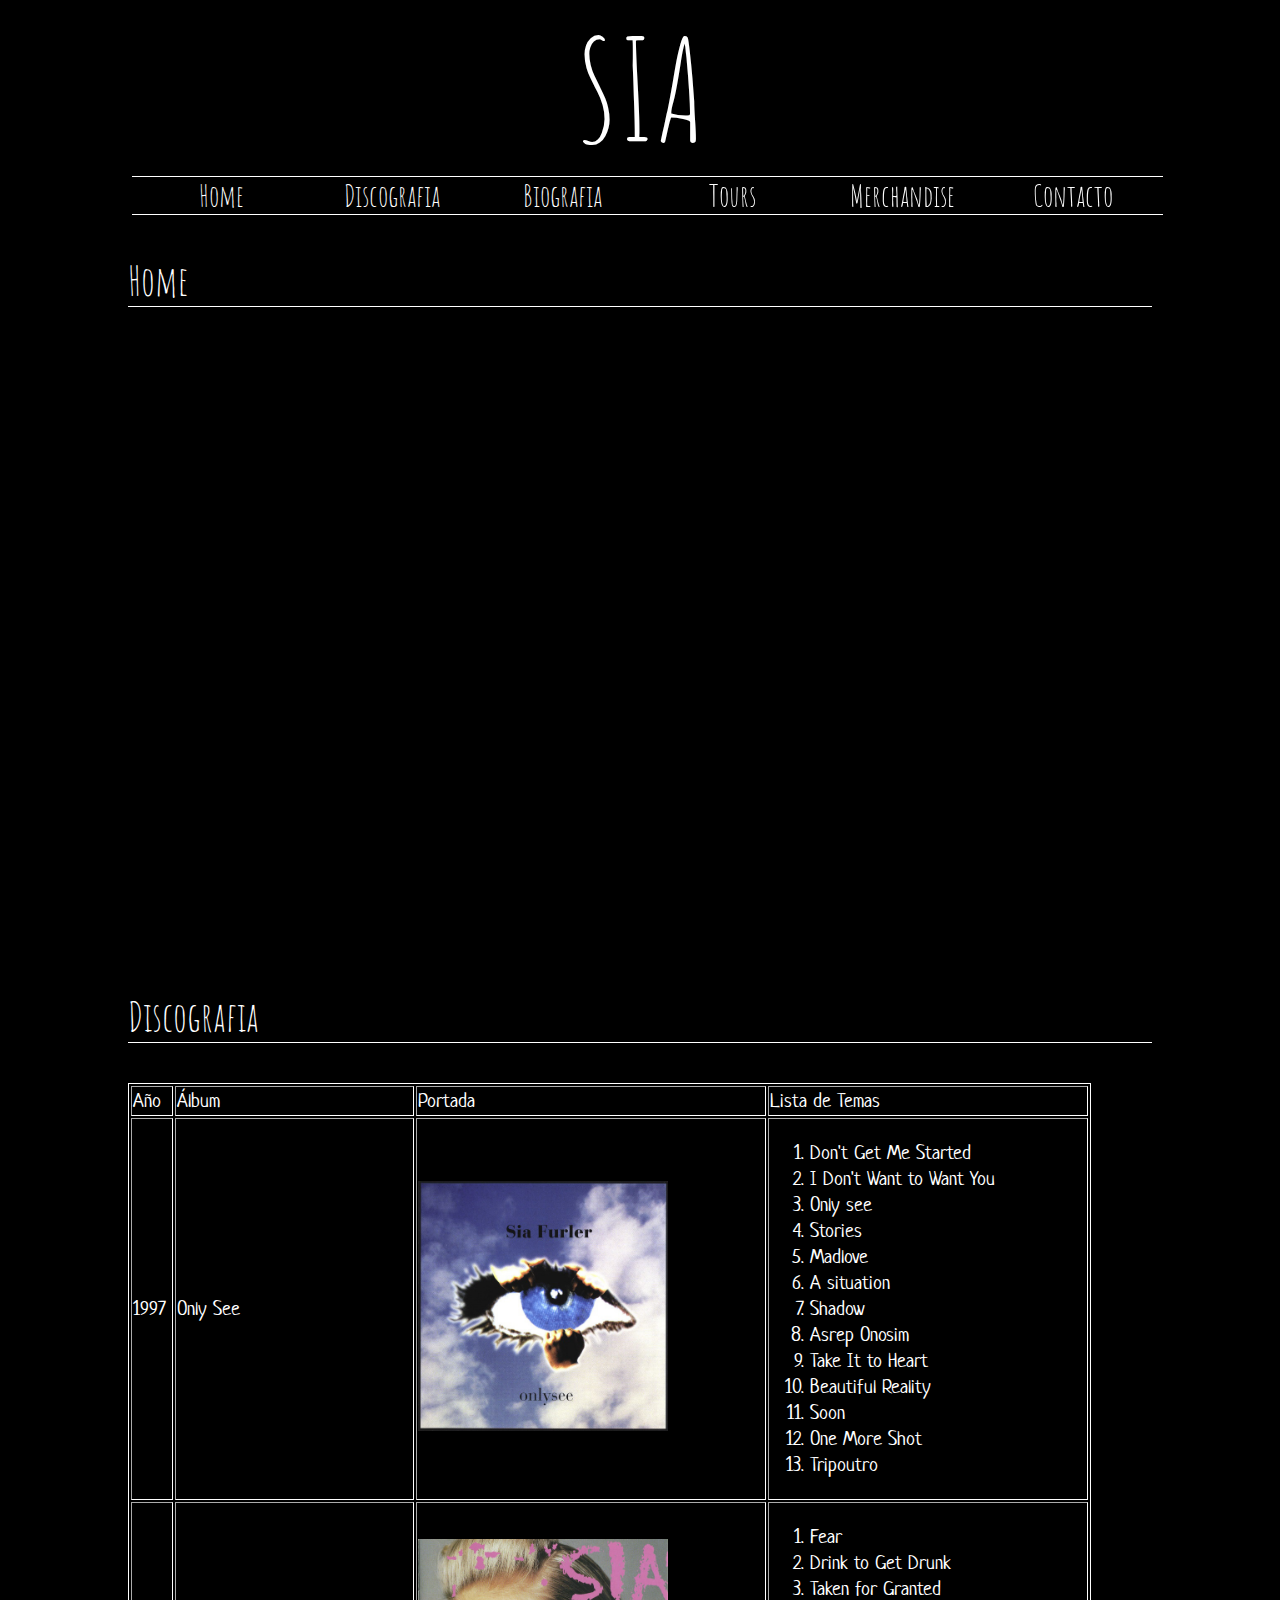
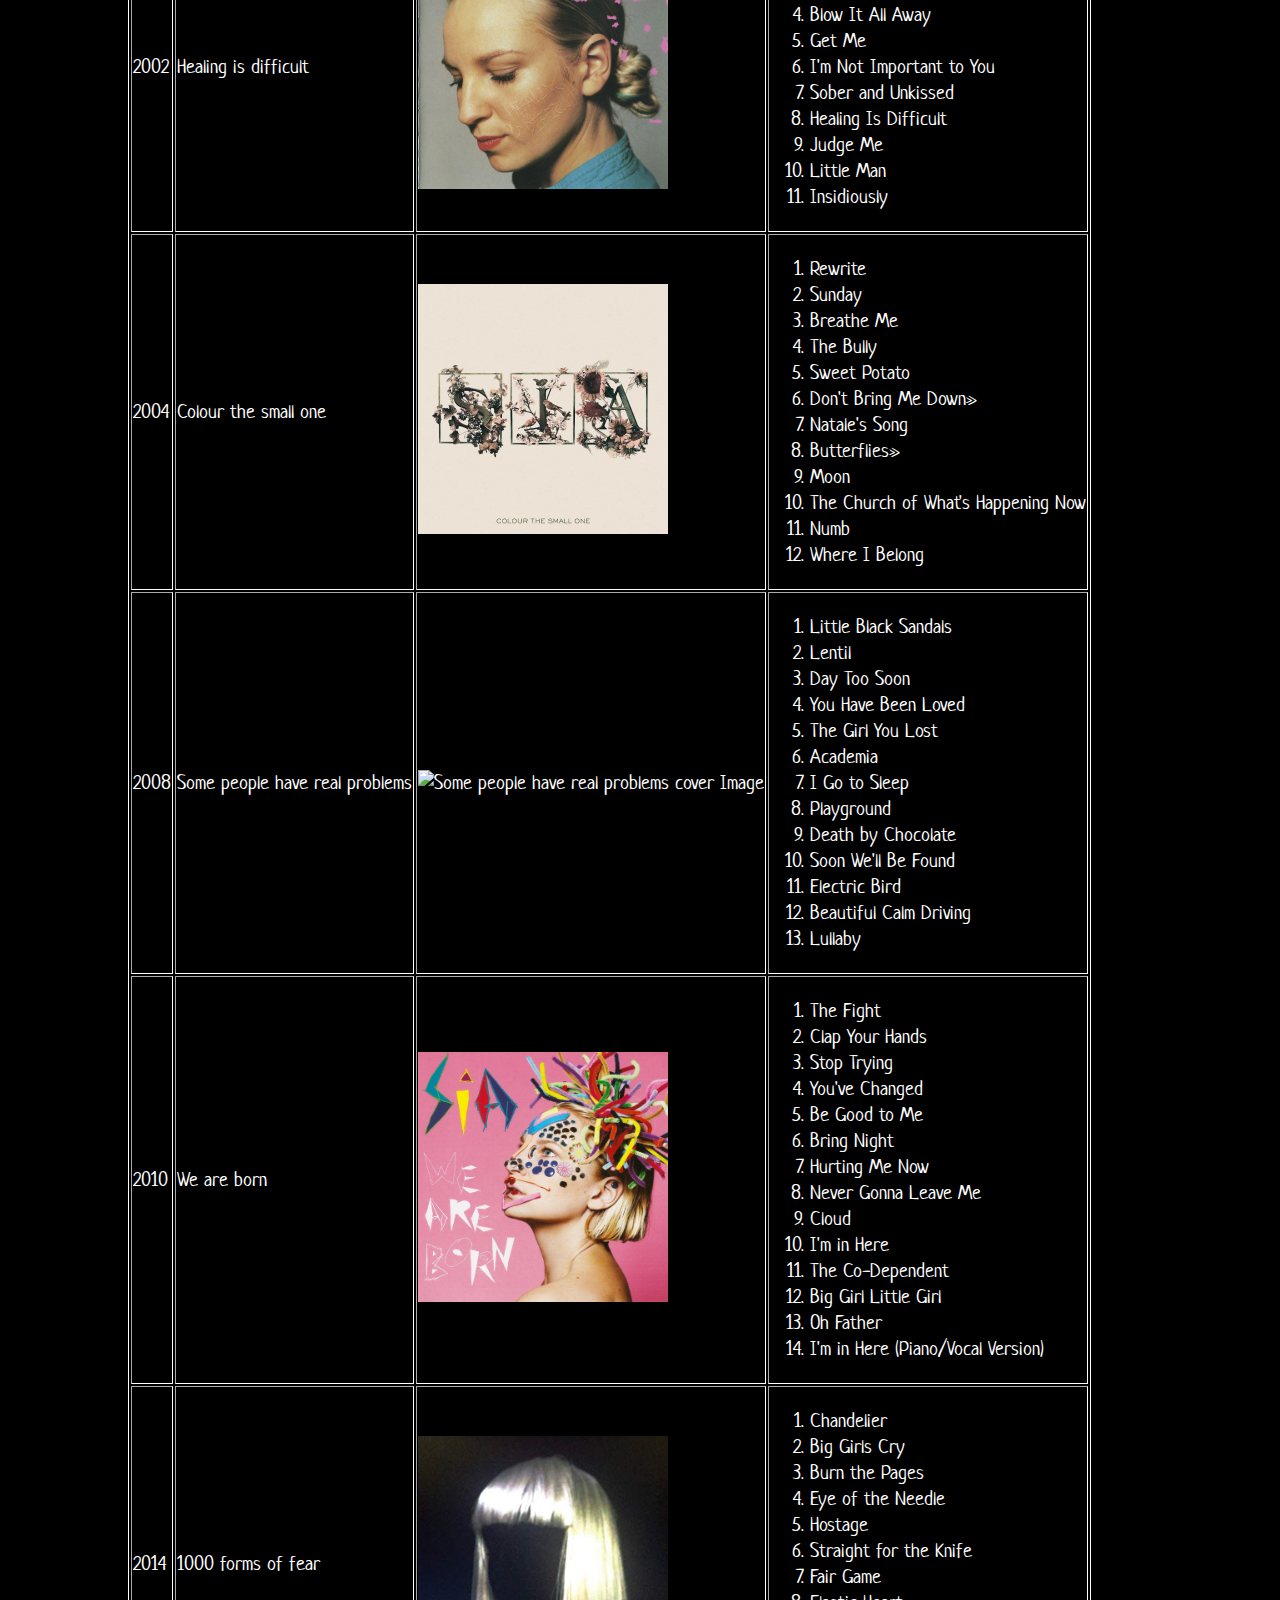
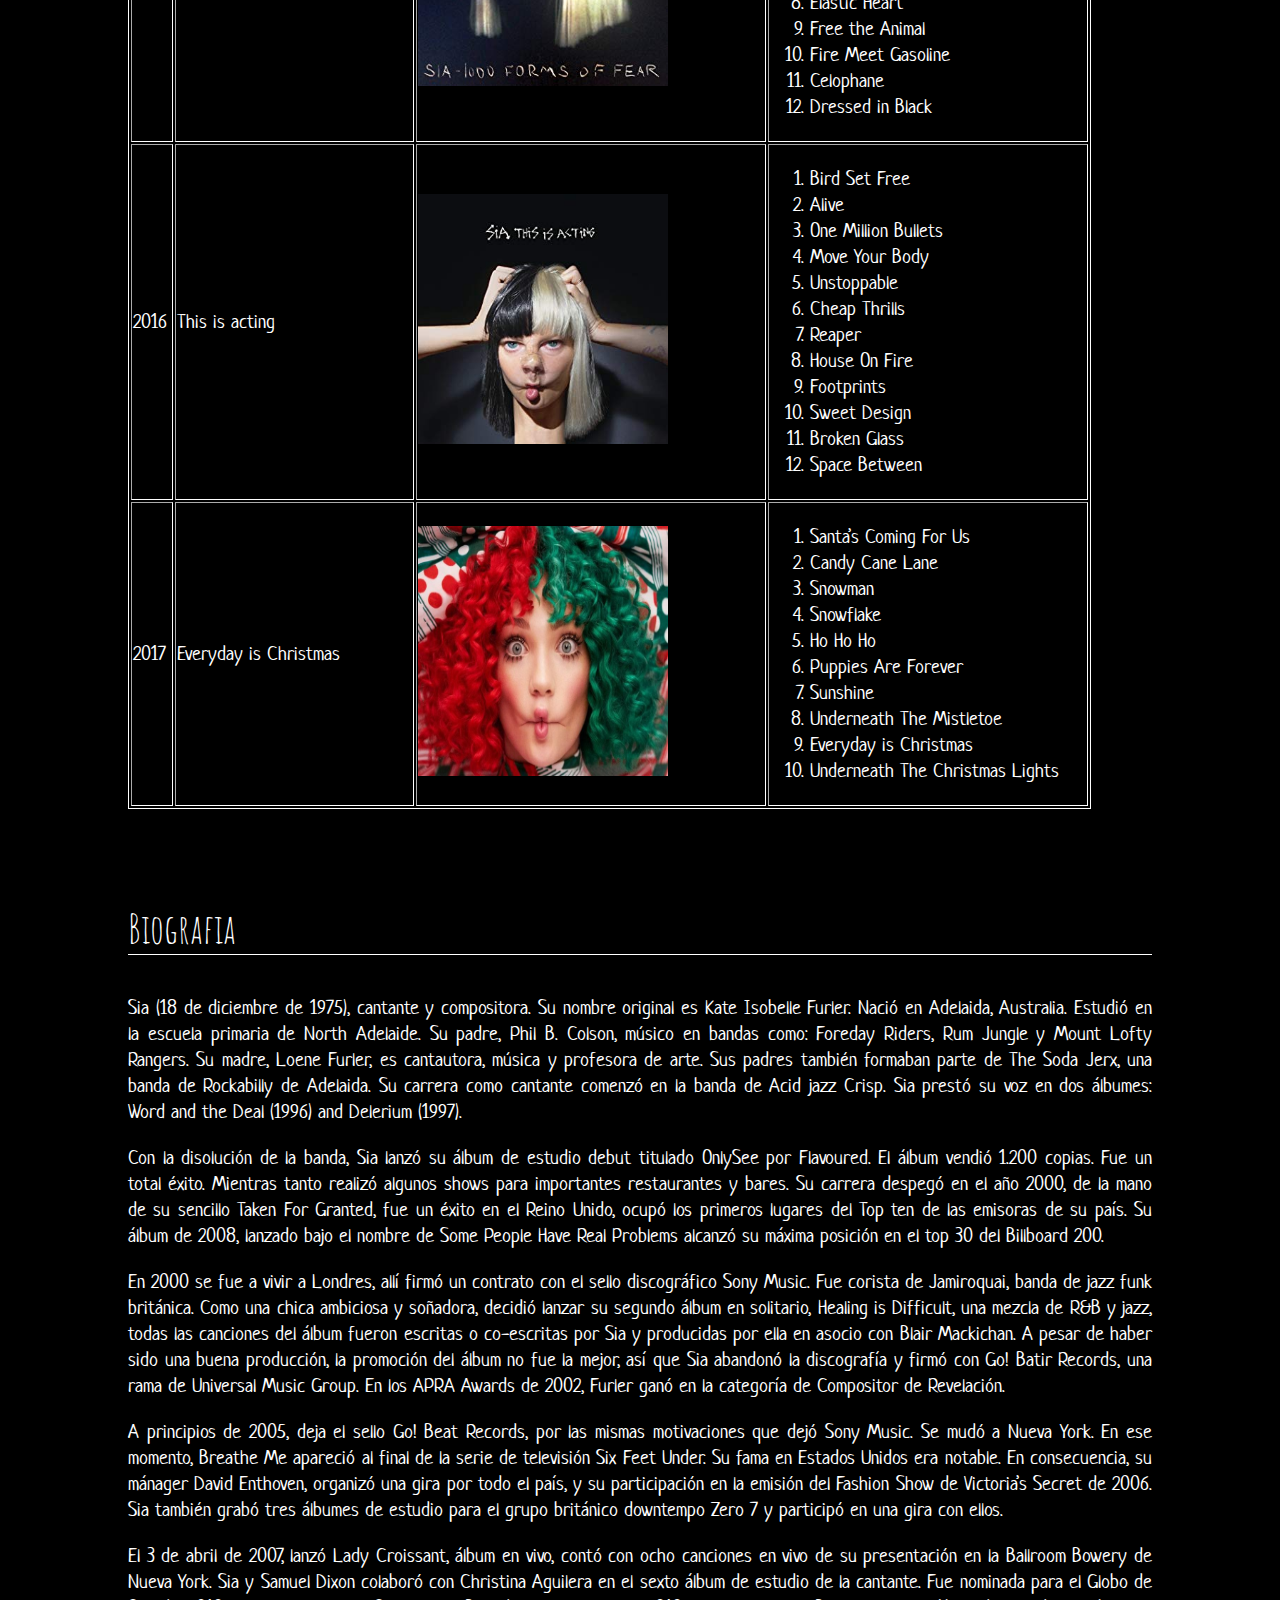
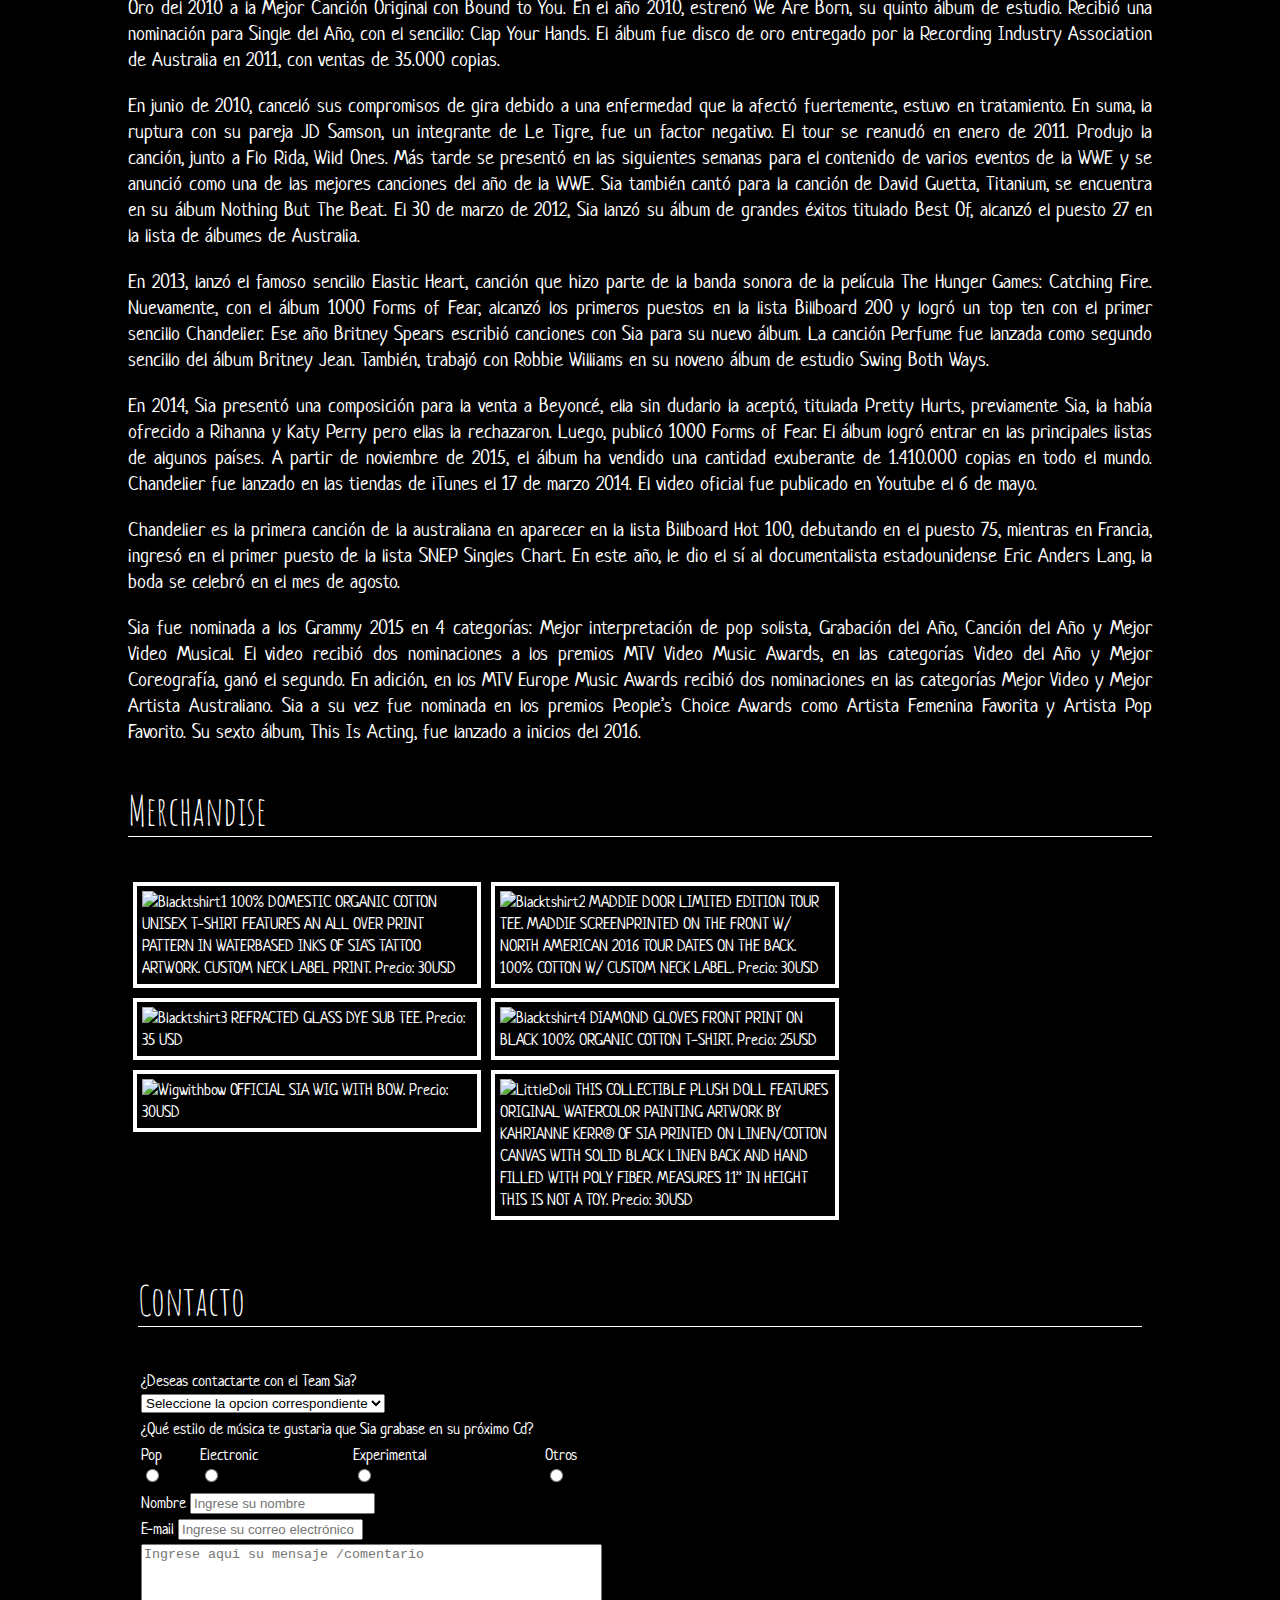
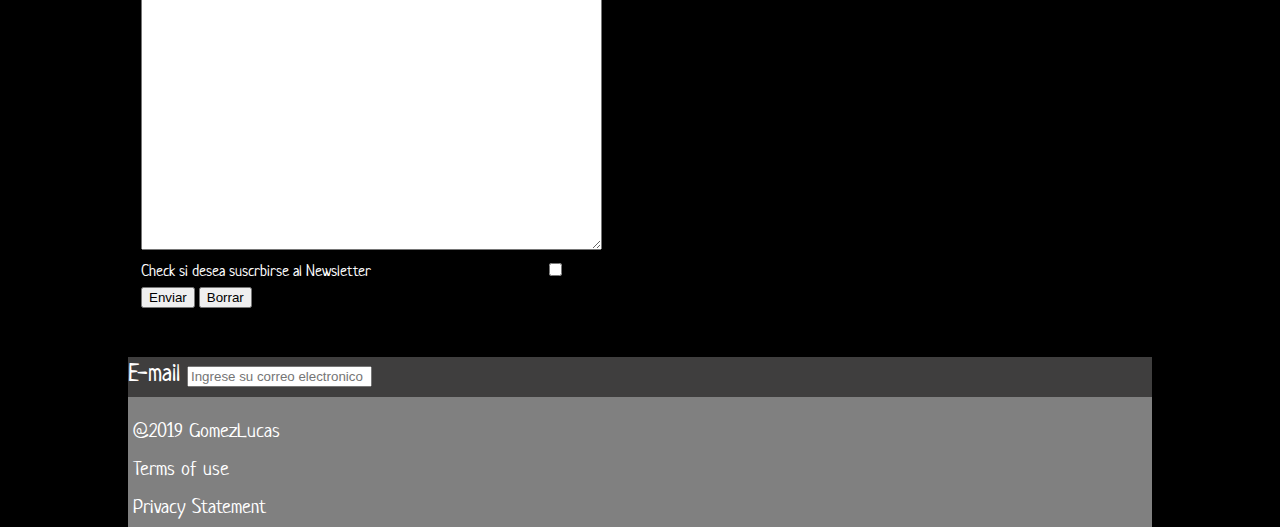
==== index.html @ 142df669 "Carga inicial" ====
<!DOCTYPE html>
<html>

<head>
  <meta charset="utf-8">
  <title> SIA</title>
  <link rel="stylesheet" href="css/styles.css">
  <link href="https://fonts.googleapis.com/css?family=Amatic+SC|Neucha" rel="stylesheet">
  <link rel="stylesheet" href="https://use.fontawesome.com/releases/v5.7.1/css/all.css"
    integrity="sha384-fnmOCqbTlWIlj8LyTjo7mOUStjsKC4pOpQbqyi7RrhN7udi9RwhKkMHpvLbHG9Sr" crossorigin="anonymous">


</head>

<body>
  <div id="titulo"> SIA
  </div>
  <!-- comiezo Menu principal -->

  <section id="menu">

    <ul>
      <li>
        <a href="#home">Home</a>
      </li>
      <li>
        <a href="#discografia">Discografia </a>
         <ul class="submenu">
          <li> <a href="#onlysee">Only see </a> </li>
          <li> <a href="#healing">Healing is difficult</a></li>
          <li> <a href="#colour">Colour the small one</a> </li>
          <li> <a href="#somepeople">Some people have real problems</a> </li>
          <li> <a href="#weareborn">We are born</a> </li>
          <li> <a href="#1000forms">1000 forms of fear</a> </li>
          <li> <a href="#thisisacting">This is acting</a> </li>
          <li> <a href="#everyday">Everyday is Christmas</a> </li>

        </ul> 
      </li>
      <li>
        <a href="#biografia">Biografia</a>
      </li>

      <li>
        <a href="tours">Tours</a>
      </li>
      <li>
        <a href="#merchandise">Merchandise</a>
      </li>
      <li>
        <a href="#contacto"> Contacto </a>
      </li>
    </ul>

  </section>

  <!-- Fin Menu principal -->
  <!-- comienzo del Home -->
  <p id="home" class="encabezado"> Home </p>
  <iframe width="100%" height="600" src="https://www.youtube.com/embed/376G7Y-6fIg" frameborder="0"
    allow="accelerometer; autoplay; encrypted-media; gyroscope; picture-in-picture" allowfullscreen></iframe>

  <!-- fin del Home - ->

  <!-- comienzo de tabla con discografía -->
  <section id="discografia">
    <p class="encabezado">Discografia</p>
    <table border="3">
      <thead>
        <td> Año </td>
        <td> Álbum</td>
        <td>Portada</td>
        <td> Lista de Temas</td>
      </thead>
      <tr id="onlysee">
        <td>1997</td>
        <td> Only See</td>
        <td>
          <img src="img/onlysee.jpeg" alt="Only see cover Image" width="250px" height="250px">
        </td>
        <td>
          <ol>
            <li>Don't Get Me Started</li>
            <li>I Don't Want to Want You</li>
            <li>Only see</li>
            <li>Stories</li>
            <li>Madlove</li>
            <li>A situation</li>
            <li>Shadow</li>
            <li>Asrep Onosim</li>
            <li>Take It to Heart</li>
            <li>Beautiful Reality</li>
            <li>Soon</li>
            <li>One More Shot</li>
            <li>Tripoutro</li>
          </ol>
        </td>
      </tr>
      <tr id="healing">
        <td>2002</td>
        <td>Healing is difficult</td>
        <td>
          <img src="img/healing.jpeg" alt="Healing is difficult cover Image" width="250px" height="250px">
        </td>
        <td>
          <ol>
            <li>Fear</li>
            <li>Drink to Get Drunk</li>
            <li>Taken for Granted</li>
            <li>Blow It All Away</li>
            <li>Get Me</li>
            <li>I'm Not Important to You</li>
            <li>Sober and Unkissed</li>
            <li>Healing Is Difficult</li>
            <li>Judge Me</li>
            <li>Little Man</li>
            <li>Insidiously</li>
          </ol>
        </td>
      </tr>
      <tr id="colour">
        <td>2004</td>
        <td>Colour the small one</td>
        <td><img src="img/colour.jpeg" alt="Colour the small one cover Image" width="250px" height="250px"></td>
        <td>
          <ol>
            <li>Rewrite</li>
            <li>Sunday</li>
            <li>Breathe Me</li>
            <li>The Bully</li>
            <li>Sweet Potato</li>
            <li>Don't Bring Me Down»
            <li>Natale's Song</li>
            <li>Butterflies»
            <li>Moon</li>
            <li>The Church of What's Happening Now</li>
            <li>Numb</li>
            <li>Where I Belong</li>
          </ol>


        </td>
      </tr>
      <tr id="somepeople">
        <td>2008</td>
        <td>Some people have real problems</td>
        <td>
          <img src="img/somepeople.jpeg" alt="Some people have real problems cover Image" width="250px" height="250px">
        </td>
        <td>
          <ol>
            <li>Little Black Sandals</li>
            <li>Lentil</li>
            <li>Day Too Soon</li>
            <li>You Have Been Loved</li>
            <li>The Girl You Lost</li>
            <li>Academia</li>
            <li>I Go to Sleep</li>
            <li>Playground</li>
            <li>Death by Chocolate</li>
            <li>Soon We'll Be Found</li>
            <li>Electric Bird</li>
            <li>Beautiful Calm Driving</li>
            <li>Lullaby</li>
          </ol>
        </td>
      </tr>
      <tr id="weareborn">
        <td>2010</td>
        <td>We are born</td>
        <td>
          <img src="img/weareborn.jpeg" alt="We are born cover Image" width="250px" height="250px">
        </td>
        <td>
          <ol>
            <li>The Fight</li>
            <li>Clap Your Hands</li>
            <li>Stop Trying</li>
            <li>You've Changed</li>
            <li>Be Good to Me</li>
            <li>Bring Night</li>
            <li>Hurting Me Now</li>
            <li>Never Gonna Leave Me</li>
            <li>Cloud</li>
            <li>I'm in Here</li>
            <li>The Co-Dependent</li>
            <li>Big Girl Little Girl</li>
            <li>Oh Father</li>
            <li>I'm in Here (Piano/Vocal Version)</li>
          </ol>
        </td>
      </tr>


      <tr id="1000forms">
        <td>2014</td>
        <td>1000 forms of fear</td>
        <td>
          <img src="img/1000forms.jpeg" alt="1000 forms of fear cover Image" width="250px" height="250px">
        </td>
        <td>
          <ol>
            <li>Chandelier</li>
            <li>Big Girls Cry</li>
            <li>Burn the Pages</li>
            <li>Eye of the Needle</li>
            <li>Hostage</li>
            <li>Straight for the Knife</li>
            <li>Fair Game</li>
            <li>Elastic Heart</li>
            <li>Free the Animal</li>
            <li>Fire Meet Gasoline</li>
            <li>Celophane</li>
            <li>Dressed in Black</li>
          </ol>
        </td>
      </tr>
      <tr id="thisisacting">
        <td>2016</td>
        <td>This is acting</td>
        <td>
          <img src="img/Thisisacting.jpeg" alt="This is acting cover Image" width="250px" height="250px">
        </td>
        <td>
          <ol>
            <li>Bird Set Free</li>
            <li>Alive</li>
            <li>One Million Bullets</li>
            <li>Move Your Body</li>
            <li>Unstoppable</li>
            <li>Cheap Thrills</li>
            <li>Reaper</li>
            <li>House On Fire</li>
            <li>Footprints</li>
            <li>Sweet Design</li>
            <li>Broken Glass</li>
            <li>Space Between</li>
          </ol>
        </td>
      </tr>
      <tr id="everyday">
        <td>2017</td>
        <td>Everyday is Christmas</td>
        <td>
          <img src="img/Everyday.jpeg" alt="Everyday is Chrismas cover Image" width="250px" height="250px">
        </td>
        <td>
          <ol>
            <li>Santa’s Coming For Us</li>
            <li>Candy Cane Lane</li>
            <li>Snowman</li>
            <li>Snowflake</li>
            <li>Ho Ho Ho</li>
            <li>Puppies Are Forever</li>
            <li>Sunshine</li>
            <li>Underneath The Mistletoe</li>
            <li>Everyday is Christmas</li>
            <li>Underneath The Christmas Lights</li>
          </ol>
        </td>
      </tr>

    </table>
  </section>
  <!-- Fin de tabla con discografia -->
  <br><br><br>
  <!-- Comienzo de la Biografia-->

  <section id="biografia">
    <p class="encabezado">Biografia</p>

    <p> Sia (18 de diciembre de 1975), cantante y compositora. Su nombre original es Kate Isobelle Furler. Nació en
      Adelaida, Australia. Estudió en la escuela primaria de North Adelaide. Su padre, Phil B. Colson, músico en bandas
      como: Foreday Riders, Rum Jungle y Mount Lofty Rangers. Su madre, Loene Furler, es cantautora, música y profesora
      de arte. Sus padres también formaban parte de The Soda Jerx, una banda de Rockabilly de Adelaida. Su carrera como
      cantante comenzó en la banda de Acid jazz Crisp. Sia prestó su voz en dos álbumes: Word and the Deal (1996) and
      Delerium (1997). </p>

    <P> Con la disolución de la banda, Sia lanzó su álbum de estudio debut titulado OnlySee por Flavoured. El álbum
      vendió 1.200 copias. Fue un total éxito. Mientras tanto realizó algunos shows para importantes restaurantes y
      bares. Su carrera despegó en el año 2000, de la mano de su sencillo Taken For Granted, fue un éxito en el Reino
      Unido, ocupó los primeros lugares del Top ten de las emisoras de su país. Su álbum de 2008, lanzado bajo el
      nombre de Some People Have Real Problems alcanzó su máxima posición en el top 30 del Billboard 200. </p>

    <p> En 2000 se fue a vivir a Londres, allí firmó un contrato con el sello discográfico Sony Music. Fue corista de
      Jamiroquai, banda de jazz funk británica. Como una chica ambiciosa y soñadora, decidió lanzar su segundo álbum en
      solitario, Healing is Difficult, una mezcla de R&B y jazz, todas las canciones del álbum fueron escritas o
      co-escritas por Sia y producidas por ella en asocio con Blair Mackichan. A pesar de haber sido una buena
      producción, la promoción del álbum no fue la mejor, así que Sia abandonó la discografía y firmó con Go! Batir
      Records, una rama de Universal Music Group. En los APRA Awards de 2002, Furler ganó en la categoría de Compositor
      de Revelación. </p>


    <p> A principios de 2005, deja el sello Go! Beat Records, por las mismas motivaciones que dejó Sony Music. Se mudó
      a Nueva York. En ese momento, Breathe Me apareció al final de la serie de televisión Six Feet Under. Su fama en
      Estados Unidos era notable. En consecuencia, su mánager David Enthoven, organizó una gira por todo el país, y su
      participación en la emisión del Fashion Show de Victoria’s Secret de 2006. Sia también grabó tres álbumes de
      estudio para el grupo británico downtempo Zero 7 y participó en una gira con ellos. </p>


    <p> El 3 de abril de 2007, lanzó Lady Croissant, álbum en vivo, contó con ocho canciones en vivo de su presentación
      en la Ballroom Bowery de Nueva York. Sia y Samuel Dixon colaboró con Christina Aguilera en el sexto álbum de
      estudio de la cantante. Fue nominada para el Globo de Oro del 2010 a la Mejor Canción Original con Bound to You.
      En el año 2010, estrenó We Are Born, su quinto álbum de estudio. Recibió una nominación para Single del Año, con
      el sencillo: Clap Your Hands. El álbum fue disco de oro entregado por la Recording Industry Association de
      Australia en 2011, con ventas de 35.000 copias. </p>

    <p>En junio de 2010, canceló sus compromisos de gira debido a una enfermedad que la afectó fuertemente, estuvo en
      tratamiento. En suma, la ruptura con su pareja JD Samson, un integrante de Le Tigre, fue un factor negativo. El
      tour se reanudó en enero de 2011. Produjo la canción, junto a Flo Rida, Wild Ones. Más tarde se presentó en las
      siguientes semanas para el contenido de varios eventos de la WWE y se anunció como una de las mejores canciones
      del año de la WWE. Sia también cantó para la canción de David Guetta, Titanium, se encuentra en su álbum Nothing
      But The Beat. El 30 de marzo de 2012, Sia lanzó su álbum de grandes éxitos titulado Best Of, alcanzó el puesto 27
      en la lista de álbumes de Australia.</p>

    <p>En 2013, lanzó el famoso sencillo Elastic Heart, canción que hizo parte de la banda sonora de la película The
      Hunger Games: Catching Fire. Nuevamente, con el álbum 1000 Forms of Fear, alcanzó los primeros puestos en la
      lista Billboard 200 y logró un top ten con el primer sencillo Chandelier. Ese año Britney Spears escribió
      canciones con Sia para su nuevo álbum. La canción Perfume fue lanzada como segundo sencillo del álbum Britney
      Jean. También, trabajó con Robbie Williams en su noveno álbum de estudio Swing Both Ways.</p>

    <p>En 2014, Sia presentó una composición para la venta a Beyoncé, ella sin dudarlo la aceptó, titulada Pretty
      Hurts,
      previamente Sia, la había ofrecido a Rihanna y Katy Perry pero ellas la rechazaron. Luego, publicó 1000 Forms of
      Fear. El álbum logró entrar en las principales listas de algunos países. A partir de noviembre de 2015, el álbum
      ha vendido una cantidad exuberante de 1.410.000 copias en todo el mundo. Chandelier fue lanzado en las tiendas de
      iTunes el 17 de marzo 2014. El video oficial fue publicado en Youtube el 6 de mayo. </p>

    <p> Chandelier es la primera canción de la australiana en aparecer en la lista Billboard Hot 100, debutando en el
      puesto 75, mientras en Francia, ingresó en el primer puesto de la lista SNEP Singles Chart. En este año, le dio
      el sí al documentalista estadounidense Eric Anders Lang, la boda se celebró en el mes de agosto.</p>

    <p> Sia fue nominada a los Grammy 2015 en 4 categorías: Mejor interpretación de pop solista, Grabación del Año,
      Canción del Año y Mejor Video Musical. El video recibió dos nominaciones a los premios MTV Video Music Awards, en
      las categorías Video del Año y Mejor Coreografía, ganó el segundo. En adición, en los MTV Europe Music Awards
      recibió dos nominaciones en las categorías Mejor Video y Mejor Artista Australiano. Sia a su vez fue nominada en
      los premios People’s Choice Awards como Artista Femenina Favorita y Artista Pop Favorito. Su sexto álbum, This Is
      Acting, fue lanzado a inicios del 2016. </p>

  </section>
  <!-- Fin de la Biografia-->

  <!-- comienzo de seccion merchandise -->

  <section id="merchandise">
    <p class="encabezado">Merchandise</p>
    <div class="mkt">
      <img src="../Proyecto SIA/img/blacktshirt1.png" alt="Blacktshirt1" height="250" width="300px">
      100% DOMESTIC ORGANIC COTTON UNISEX T-SHIRT FEATURES AN ALL OVER PRINT PATTERN IN WATERBASED INKS OF SIA'S TATTOO
      ARTWORK. CUSTOM NECK LABEL PRINT. Precio: 30USD
    </div>
    <div class="mkt">
      <img src="../Proyecto SIA/img/blacktshirt2.png" alt="Blacktshirt2" height="250" width="300px">
      MADDIE DOOR LIMITED EDITION TOUR TEE.
      MADDIE SCREENPRINTED ON THE FRONT W/ NORTH AMERICAN 2016 TOUR DATES ON THE BACK.
      100% COTTON W/ CUSTOM NECK LABEL. Precio: 30USD
    </div>

    <div class="mkt">
      <img src="../Proyecto SIA/img/blacktshirt3.png" alt="Blacktshirt3" height="250" width="300px">
      REFRACTED GLASS DYE SUB TEE. Precio: 35 USD
    </div>

    <div class="mkt">
      <img src="../Proyecto SIA/img/blacktshirt4.png" alt="Blacktshirt4" height="250" width="300px">
      DIAMOND GLOVES FRONT PRINT ON BLACK 100% ORGANIC COTTON T-SHIRT. Precio: 25USD
    </div>

    <div class="mkt">
      <img src="../Proyecto SIA/img/wigwithbow.png" alt="Wigwithbow" height="250" width="300px">
      OFFICIAL SIA WIG WITH BOW. Precio: 30USD
    </div>

    <div class="mkt">
      <img src="../Proyecto SIA/img/littledoll.png" alt="LittleDoll" height="250" width="300px">
      THIS COLLECTIBLE PLUSH DOLL FEATURES ORIGINAL WATERCOLOR PAINTING ARTWORK BY KAHRIANNE KERR® OF SIA PRINTED ON
      LINEN/COTTON CANVAS WITH SOLID BLACK LINEN BACK AND HAND FILLED WITH POLY FIBER.
      MEASURES 11” IN HEIGHT
      THIS IS NOT A TOY. Precio: 30USD
    </div>

  </section>
  <!-- fin de seccion merchandise -->
  <!--Comienzo formulario de contacto-->

  <section id="contacto">
    <p class="encabezado">Contacto</p>

    <Form>
      <table border="0">
        <tr>
          <td colspan="4">
            <div> ¿Deseas contactarte con el Team Sia? </div>
            <select name="motivo" id="motivo">
              <option value="">Seleccione la opcion correspondiente</option>
              <option value="sugerencia">Sugerencias</option>
              <option value="contrataciones">Contrataciones</option>
              <option value="info">Consulta sobre presentaciones</option>
            </select><br />
          </td>
        </tr>
        <tr>
          <td colspan="4">
            <div> ¿Qué estilo de música te gustaria que Sia grabase en su próximo Cd?</div>
          </td>
        </tr>
        <tr>
          <td>
            <div>Pop</div>
            <input type="radio" name="estilo" value="pop">
          </td>
          <td>
            <div>Electronic</div>
            <input type="radio" name="estilo" value="electronic">
          </td>
          <td>
            <div>Experimental</div>
            <input type="radio" name="estilo" value="experimental">
          </td>
          <td>
            <div>Otros</div>
            <input type="radio" name="estilo" value="otros"> <br />
          </td>
        </tr>
        <tr>
          <td colspan="4">
            <label for="nombre"> Nombre</label>
            <input type="text" name="nombre" placeholder="Ingrese su nombre" /> <br />
          </td>
        </tr>
        <tr>
          <td colspan="4">
            <label for="email"> E-mail</label>
            <input type="email" name="email" id="email" placeholder="Ingrese su correo electrónico"> <br />
          </td>
        </tr>
        <tr>
          <td colspan="4">
            <textarea name="mensaje" id="mensaje" cols="55" rows="20"
              placeholder="Ingrese aqui su mensaje /comentario"></textarea>
          </td>
        </tr>
        <tr>
          <td colspan="3">
            <div>Check si desea suscrbirse al Newsletter</div>
          </td>
          <td>
            <input type="checkbox" name="newsletter" id="newsletter"><br>
          </td>
        </tr>
        <tr>
          <td colspan="4">
            <input type="submit" value="Enviar">
            <input type="reset" value="Borrar">
          </td>
        </tr>
      </table>
    </Form>
  </section>
  <!--Fin de  formulario de contacto-->
  <br><br>

  <!-- Comienzo de  -->
  <section id="newsmedia">
    <span class="iconos">
      <label for="email">E-mail</label>
      <input type="email" name="email" id="email" placeholder="Ingrese su correo electronico">
    </span>
    <span class="iconosderecha">
      <a href=https://es-la.facebook.com/SiaMusic target="blank">
        <i class="fab fa-facebook-square"></i>
      </a>
      <a href="https://twitter.com/sia" target="blank">
        <i class="fab fa-twitter-square"></i>
      </a>
      <a href=" https://www.instagram.com/siamusic/?hl=es-la" target="blank">
        <i class="fab fa-instagram"></i>
      </a>
    </span>
  </section>


  <!-- Fin de Newsletter y social media -->

  <!-- Comienzo de Pie de página -->
  <section id="piedepagina">

    <p> @2019 GomezLucas </p>
    <p>Terms of use</p>
    <p>Privacy Statement </p>

  </section>


  <!-- Fin de Pie de página -->
</body>

</html>
---- css/styles.css ----
/* comentario*/

Body {
    background-color: black;
    color: white;
    width: 80%;
    margin: auto;
 }

#titulo {
    color: white;
    font-family: 'Amatic SC', cursive;
    text-align: center;
    font-size: 140px;
    margin: 0;
    padding: 0;
    
}

#menu {
    color: white;
    font-family: 'Amatic SC', cursive;
    font-size: 30px;
    position: sticky;
    top: 0;
    background-color: black;
    
}

#menu ul {
    list-style: none;
    margin: 0;
    padding: 0;
    text-align: center;
}

#menu ul li {
    display: inline-block;
    width: 17.6%;
    margin-right: -15px;
    position: relative;
    border-bottom: 1px solid white;
    border-top: 1px solid white;
    
    /* modificacion */
}

#menu ul li a {
    text-decoration: none;
    transition:  ease all 1s;
    color: white;
    display: block;
    
    padding: 0px 1px;
}



#menu a:hover {
    background-color: white;
    font-size: 30px;
    text-decoration: none;
    color: black;
     }


#menu a:visited {
    color: grey;
    font-size: 30px;
    text-decoration: underline;
}

#menu a:active {
    color: black;
    background-color: white;
    font-size: 30px;
}
  
/* -------------definicion de submenu------------------------*/

#menu ul li .submenu {
    margin: 0;
    padding: 0;
    background: grey;
    color: black;
    width: 100%;
    position: absolute;
    top: 38px;
    left: 0;
    transition: ease all 1s;
    opacity: 0;
    }
 
#menu ul li .submenu li {
    display: block;
    width: 240px;
    font-size: 25px;
    text-align: left;
    background:white;
     padding: 0;
/*    height: 40px; ?? */ 
    z-index: 999999;    
 /*   line-height: 40px; ??*/

}


/* el hover esta sobre el li ya que el submenu es lo que necesito mostrar */
#menu li:hover .submenu{
 /*    display: block; */
    opacity: 1;

}
/* -------------definicion de submenu------------------------*/
#menu ul li .submenu a{
    background-color:white;
    color: black;
    text-decoration: none;
}

#menu ul li .submenu a:hover{
        color: black;
        font-size: 27px;
        text-decoration: none;
  }

/* -------------definicion links submenus------------------------*/

#discografia {
    font-family: 'Neucha', cursive;
    font-size: 20px;
}

#discografia table {
    border: 1px solid white
}

#biografia {
    font-family: 'Neucha', cursive;
    text-align: justify;
    font-size: 20px;
}

#merchandise {
    font-family: 'Neucha', cursive;
}

#merchandise .mkt {
    border: 4px solid white;
    width: 330px;
    padding: 5px;
    float: left;
    margin: 5px;
}

#contacto {
    font-family: 'Neucha', cursive;
    padding: 10px;
    clear: left;
}

#newsmedia {
    font-family: 'Neucha', cursive;
    font-size: 25px;
    background-color: rgb(63, 62, 62);
    height: 40px;
    position: relative;
}


/*
#newsmedia .iconos.derecha {
    float: right;
}
*/

.iconosderecha{
    position: absolute;
    top: 6px;
    right:10px;
 } 


#newsmedia a {
    color: white;
    text-decoration: none;
    font-size: 25px;
    display: inline-block;
}

#newsmedia a:hover {
    color: white;
    text-decoration: none;
    transform: scale(1.2);
}

#piedepagina {
    font-family: 'Neucha', cursive;
    font-size: 20px;
    height: 120px;
    color: white;
    background-color: grey;
    line-height: 18px;
    padding: 5px;
}

.encabezado {
    color: white;
    font-family: 'Amatic SC', cursive;
    font-size: 40px;
    border-bottom: 1px solid white;
}
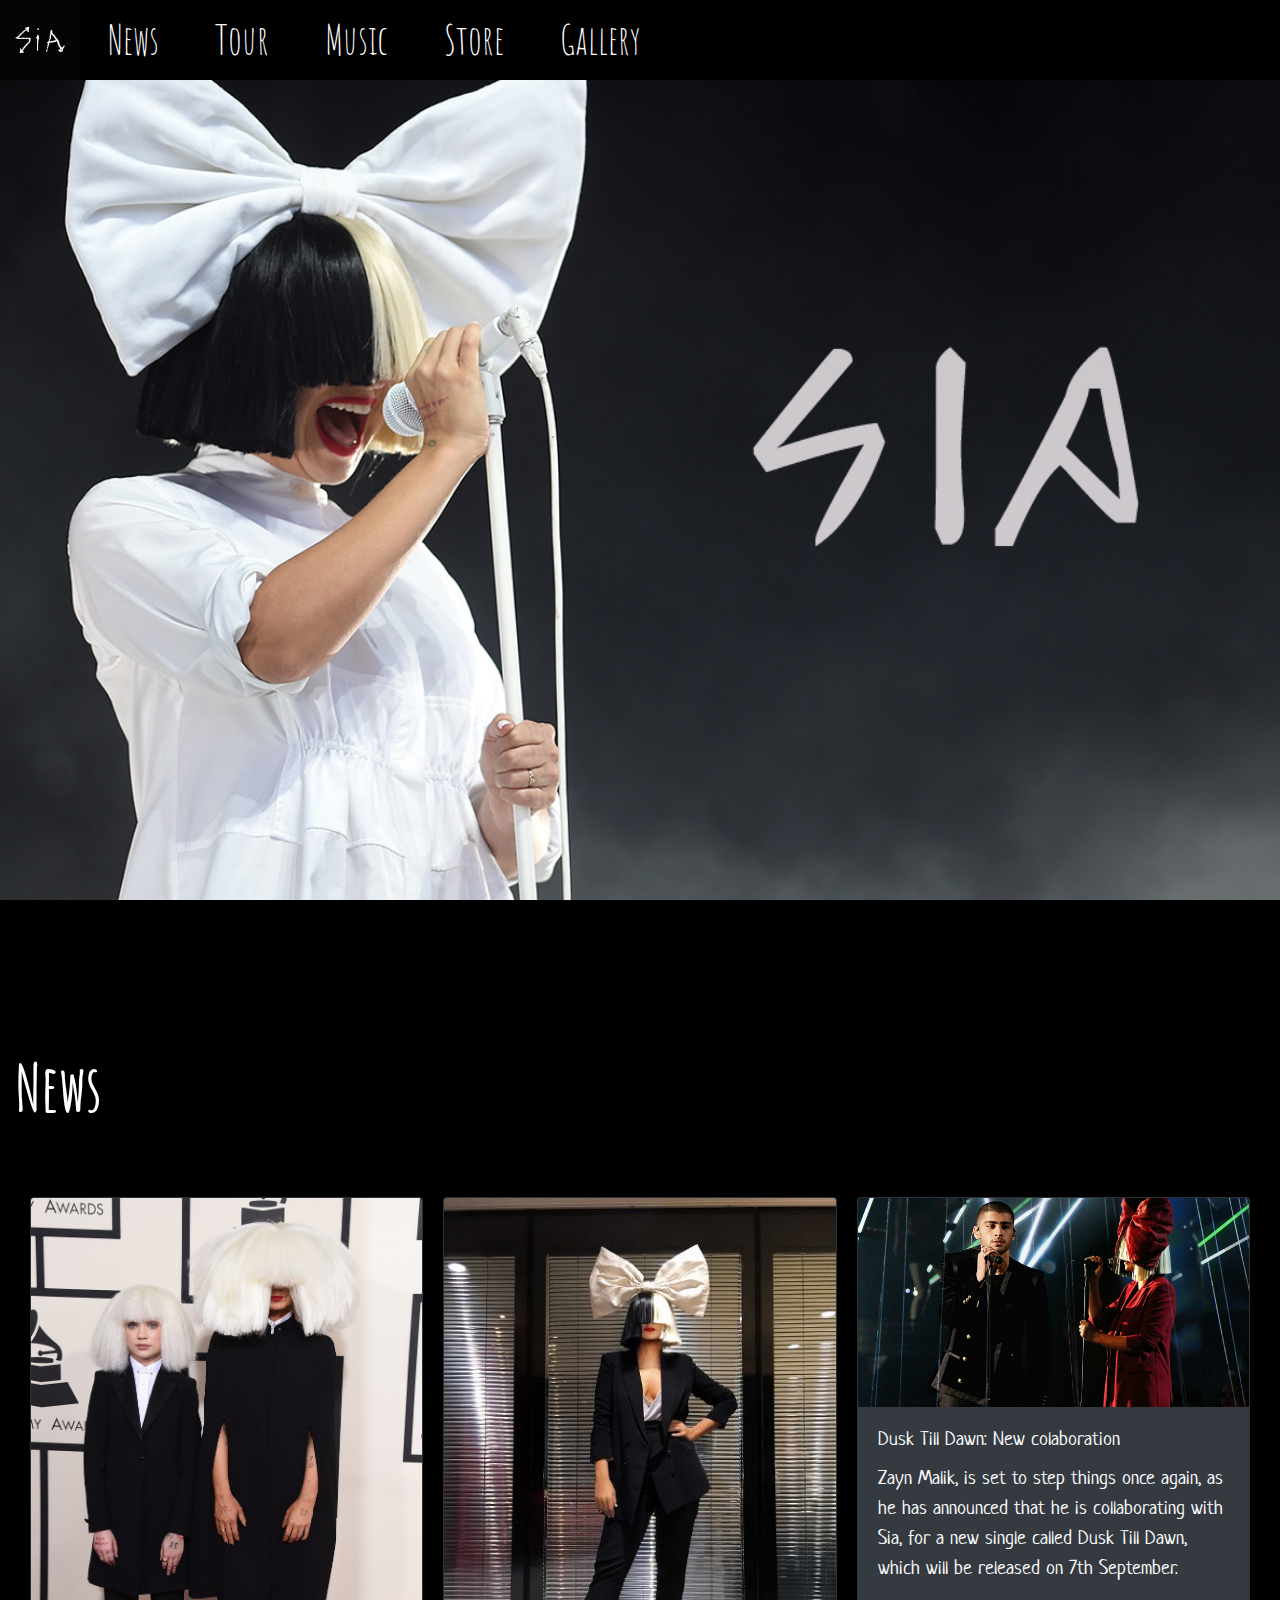
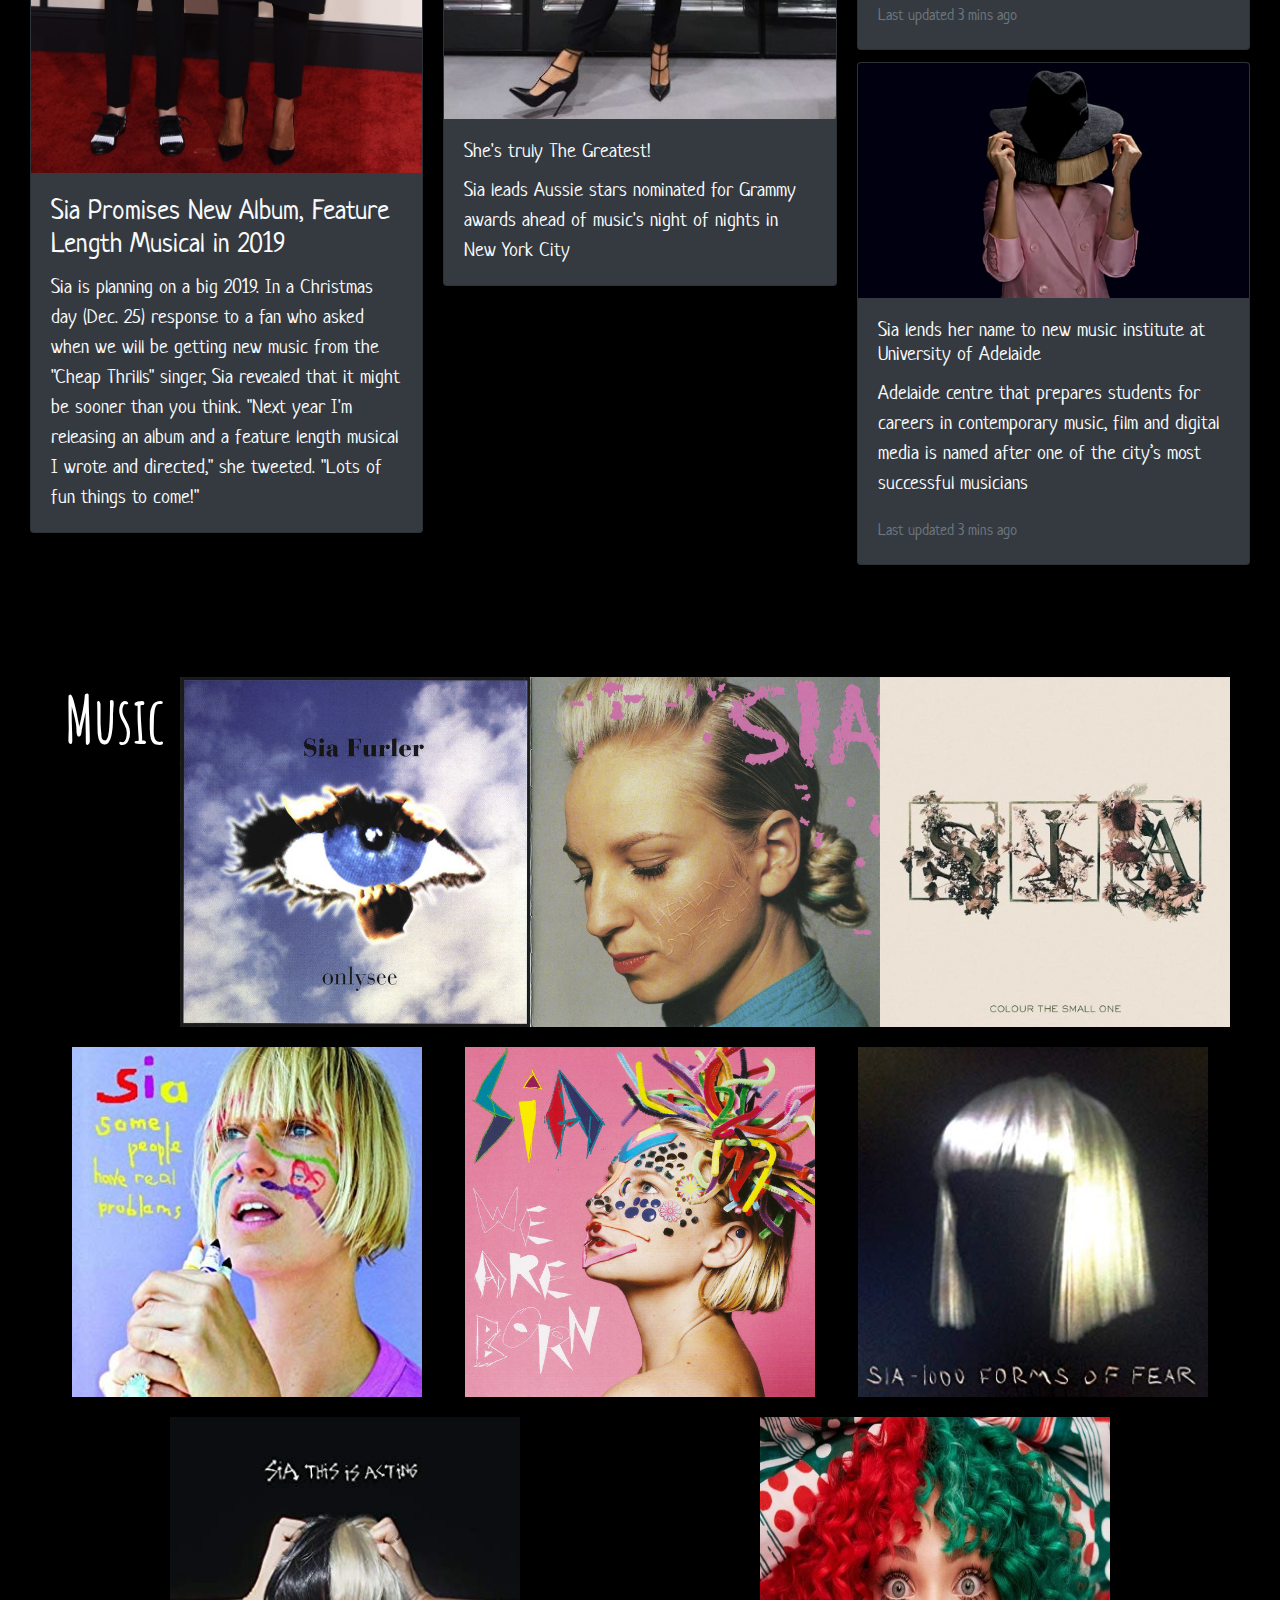
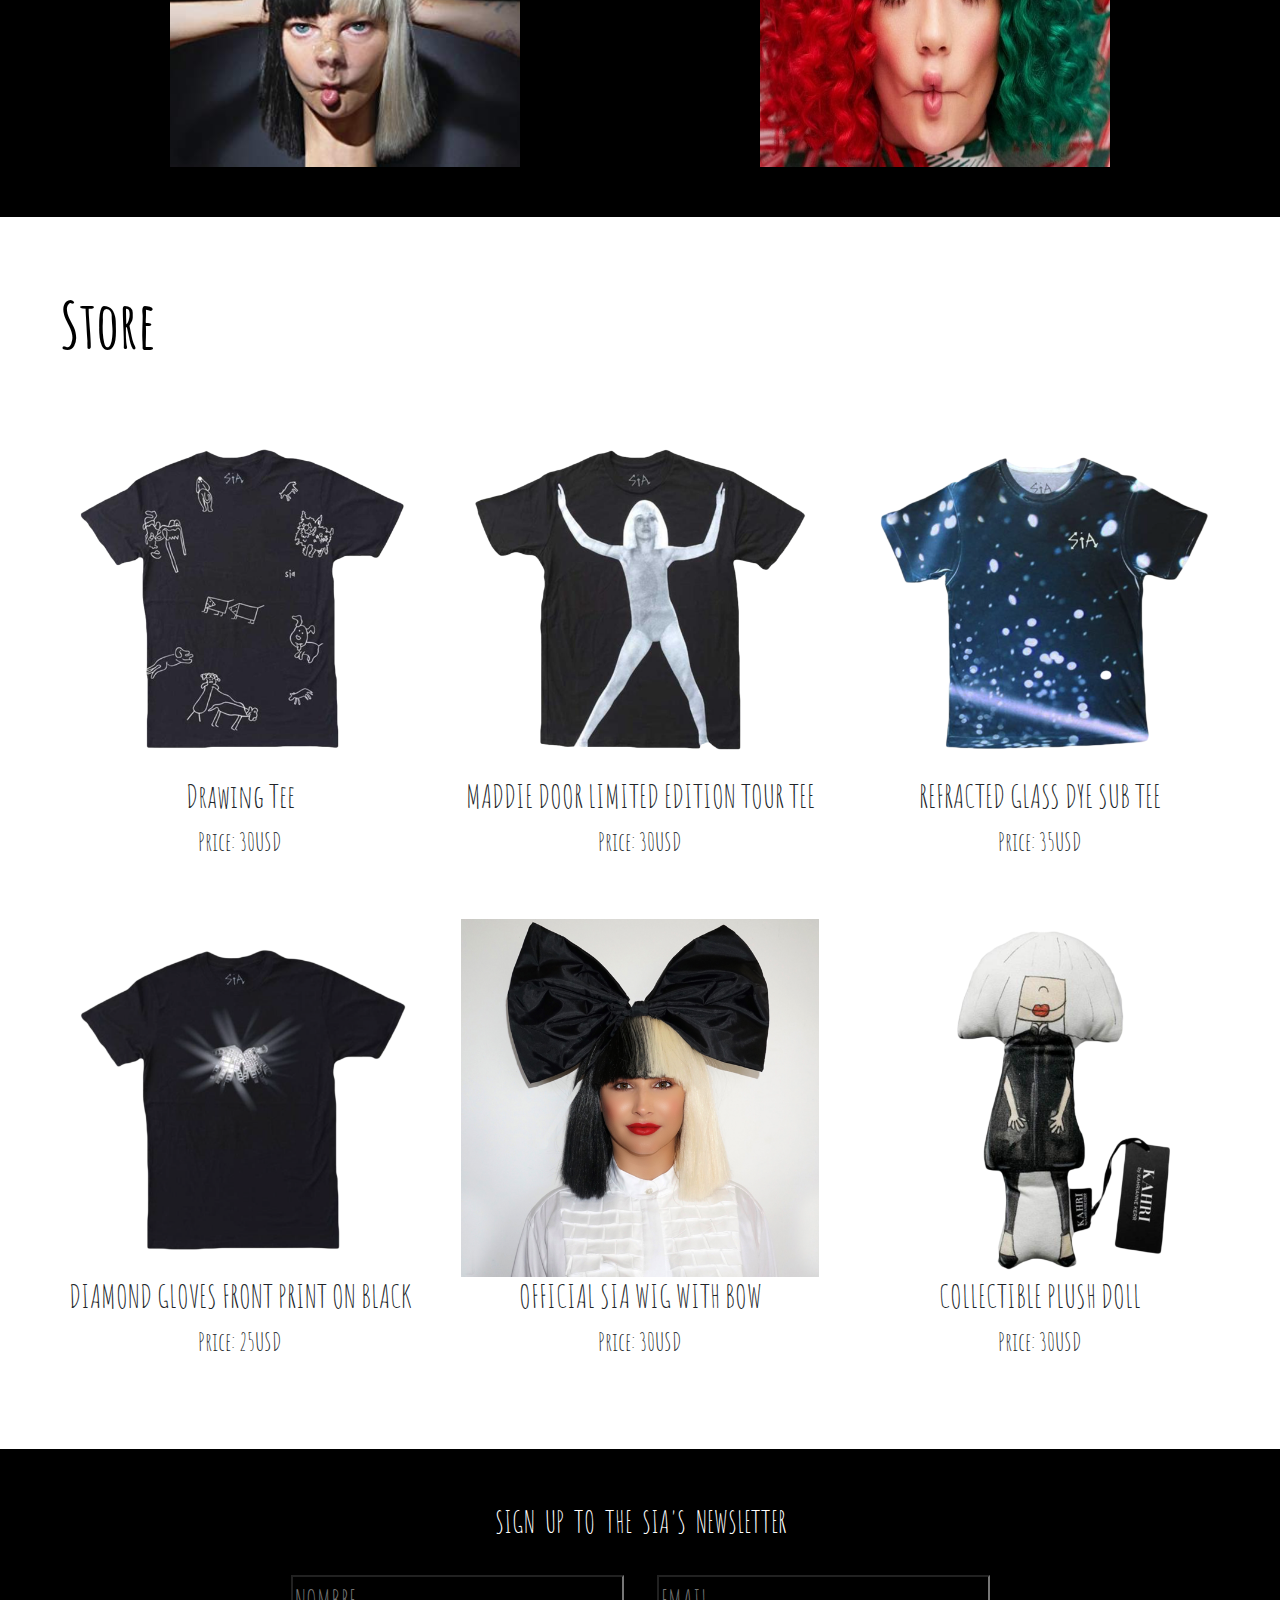
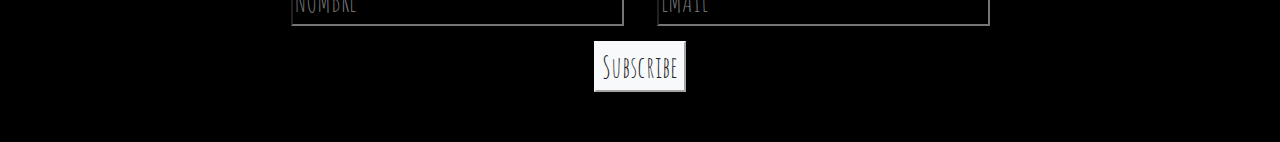
==== commit 44149b34: "Version finalizada /javascript sin funcionar/" ====
--- a/index.html
+++ b/index.html
@@ -1,498 +1,300 @@
 <!DOCTYPE html>
-<html>
+<html lang="en">
 
 <head>
-  <meta charset="utf-8">
-  <title> SIA</title>
-  <link rel="stylesheet" href="css/styles.css">
-  <link href="https://fonts.googleapis.com/css?family=Amatic+SC|Neucha" rel="stylesheet">
-  <link rel="stylesheet" href="https://use.fontawesome.com/releases/v5.7.1/css/all.css"
-    integrity="sha384-fnmOCqbTlWIlj8LyTjo7mOUStjsKC4pOpQbqyi7RrhN7udi9RwhKkMHpvLbHG9Sr" crossorigin="anonymous">
-
-
-</head>
-
-<body>
-  <div id="titulo"> SIA
-  </div>
-  <!-- comiezo Menu principal -->
-
-  <section id="menu">
-
-    <ul>
-      <li>
-        <a href="#home">Home</a>
-      </li>
-      <li>
-        <a href="#discografia">Discografia </a>
-         <ul class="submenu">
-          <li> <a href="#onlysee">Only see </a> </li>
-          <li> <a href="#healing">Healing is difficult</a></li>
-          <li> <a href="#colour">Colour the small one</a> </li>
-          <li> <a href="#somepeople">Some people have real problems</a> </li>
-          <li> <a href="#weareborn">We are born</a> </li>
-          <li> <a href="#1000forms">1000 forms of fear</a> </li>
-          <li> <a href="#thisisacting">This is acting</a> </li>
-          <li> <a href="#everyday">Everyday is Christmas</a> </li>
-
-        </ul> 
-      </li>
-      <li>
-        <a href="#biografia">Biografia</a>
-      </li>
-
-      <li>
-        <a href="tours">Tours</a>
-      </li>
-      <li>
-        <a href="#merchandise">Merchandise</a>
-      </li>
-      <li>
-        <a href="#contacto"> Contacto </a>
-      </li>
-    </ul>
-
-  </section>
-
-  <!-- Fin Menu principal -->
-  <!-- comienzo del Home -->
-  <p id="home" class="encabezado"> Home </p>
-  <iframe width="100%" height="600" src="https://www.youtube.com/embed/376G7Y-6fIg" frameborder="0"
-    allow="accelerometer; autoplay; encrypted-media; gyroscope; picture-in-picture" allowfullscreen></iframe>
-
-  <!-- fin del Home - ->
-
-  <!-- comienzo de tabla con discografía -->
-  <section id="discografia">
-    <p class="encabezado">Discografia</p>
-    <table border="3">
-      <thead>
-        <td> Año </td>
-        <td> Álbum</td>
-        <td>Portada</td>
-        <td> Lista de Temas</td>
-      </thead>
-      <tr id="onlysee">
-        <td>1997</td>
-        <td> Only See</td>
-        <td>
-          <img src="img/onlysee.jpeg" alt="Only see cover Image" width="250px" height="250px">
-        </td>
-        <td>
-          <ol>
-            <li>Don't Get Me Started</li>
-            <li>I Don't Want to Want You</li>
-            <li>Only see</li>
-            <li>Stories</li>
-            <li>Madlove</li>
-            <li>A situation</li>
-            <li>Shadow</li>
-            <li>Asrep Onosim</li>
-            <li>Take It to Heart</li>
-            <li>Beautiful Reality</li>
-            <li>Soon</li>
-            <li>One More Shot</li>
-            <li>Tripoutro</li>
-          </ol>
-        </td>
-      </tr>
-      <tr id="healing">
-        <td>2002</td>
-        <td>Healing is difficult</td>
-        <td>
-          <img src="img/healing.jpeg" alt="Healing is difficult cover Image" width="250px" height="250px">
-        </td>
-        <td>
-          <ol>
-            <li>Fear</li>
-            <li>Drink to Get Drunk</li>
-            <li>Taken for Granted</li>
-            <li>Blow It All Away</li>
-            <li>Get Me</li>
-            <li>I'm Not Important to You</li>
-            <li>Sober and Unkissed</li>
-            <li>Healing Is Difficult</li>
-            <li>Judge Me</li>
-            <li>Little Man</li>
-            <li>Insidiously</li>
-          </ol>
-        </td>
-      </tr>
-      <tr id="colour">
-        <td>2004</td>
-        <td>Colour the small one</td>
-        <td><img src="img/colour.jpeg" alt="Colour the small one cover Image" width="250px" height="250px"></td>
-        <td>
-          <ol>
-            <li>Rewrite</li>
-            <li>Sunday</li>
-            <li>Breathe Me</li>
-            <li>The Bully</li>
-            <li>Sweet Potato</li>
-            <li>Don't Bring Me Down»
-            <li>Natale's Song</li>
-            <li>Butterflies»
-            <li>Moon</li>
-            <li>The Church of What's Happening Now</li>
-            <li>Numb</li>
-            <li>Where I Belong</li>
-          </ol>
-
-
-        </td>
-      </tr>
-      <tr id="somepeople">
-        <td>2008</td>
-        <td>Some people have real problems</td>
-        <td>
-          <img src="img/somepeople.jpeg" alt="Some people have real problems cover Image" width="250px" height="250px">
-        </td>
-        <td>
-          <ol>
-            <li>Little Black Sandals</li>
-            <li>Lentil</li>
-            <li>Day Too Soon</li>
-            <li>You Have Been Loved</li>
-            <li>The Girl You Lost</li>
-            <li>Academia</li>
-            <li>I Go to Sleep</li>
-            <li>Playground</li>
-            <li>Death by Chocolate</li>
-            <li>Soon We'll Be Found</li>
-            <li>Electric Bird</li>
-            <li>Beautiful Calm Driving</li>
-            <li>Lullaby</li>
-          </ol>
-        </td>
-      </tr>
-      <tr id="weareborn">
-        <td>2010</td>
-        <td>We are born</td>
-        <td>
-          <img src="img/weareborn.jpeg" alt="We are born cover Image" width="250px" height="250px">
-        </td>
-        <td>
-          <ol>
-            <li>The Fight</li>
-            <li>Clap Your Hands</li>
-            <li>Stop Trying</li>
-            <li>You've Changed</li>
-            <li>Be Good to Me</li>
-            <li>Bring Night</li>
-            <li>Hurting Me Now</li>
-            <li>Never Gonna Leave Me</li>
-            <li>Cloud</li>
-            <li>I'm in Here</li>
-            <li>The Co-Dependent</li>
-            <li>Big Girl Little Girl</li>
-            <li>Oh Father</li>
-            <li>I'm in Here (Piano/Vocal Version)</li>
-          </ol>
-        </td>
-      </tr>
-
-
-      <tr id="1000forms">
-        <td>2014</td>
-        <td>1000 forms of fear</td>
-        <td>
-          <img src="img/1000forms.jpeg" alt="1000 forms of fear cover Image" width="250px" height="250px">
-        </td>
-        <td>
-          <ol>
-            <li>Chandelier</li>
-            <li>Big Girls Cry</li>
-            <li>Burn the Pages</li>
-            <li>Eye of the Needle</li>
-            <li>Hostage</li>
-            <li>Straight for the Knife</li>
-            <li>Fair Game</li>
-            <li>Elastic Heart</li>
-            <li>Free the Animal</li>
-            <li>Fire Meet Gasoline</li>
-            <li>Celophane</li>
-            <li>Dressed in Black</li>
-          </ol>
-        </td>
-      </tr>
-      <tr id="thisisacting">
-        <td>2016</td>
-        <td>This is acting</td>
-        <td>
-          <img src="img/Thisisacting.jpeg" alt="This is acting cover Image" width="250px" height="250px">
-        </td>
-        <td>
-          <ol>
-            <li>Bird Set Free</li>
-            <li>Alive</li>
-            <li>One Million Bullets</li>
-            <li>Move Your Body</li>
-            <li>Unstoppable</li>
-            <li>Cheap Thrills</li>
-            <li>Reaper</li>
-            <li>House On Fire</li>
-            <li>Footprints</li>
-            <li>Sweet Design</li>
-            <li>Broken Glass</li>
-            <li>Space Between</li>
-          </ol>
-        </td>
-      </tr>
-      <tr id="everyday">
-        <td>2017</td>
-        <td>Everyday is Christmas</td>
-        <td>
-          <img src="img/Everyday.jpeg" alt="Everyday is Chrismas cover Image" width="250px" height="250px">
-        </td>
-        <td>
-          <ol>
-            <li>Santa’s Coming For Us</li>
-            <li>Candy Cane Lane</li>
-            <li>Snowman</li>
-            <li>Snowflake</li>
-            <li>Ho Ho Ho</li>
-            <li>Puppies Are Forever</li>
-            <li>Sunshine</li>
-            <li>Underneath The Mistletoe</li>
-            <li>Everyday is Christmas</li>
-            <li>Underneath The Christmas Lights</li>
-          </ol>
-        </td>
-      </tr>
-
-    </table>
-  </section>
-  <!-- Fin de tabla con discografia -->
-  <br><br><br>
-  <!-- Comienzo de la Biografia-->
-
-  <section id="biografia">
-    <p class="encabezado">Biografia</p>
-
-    <p> Sia (18 de diciembre de 1975), cantante y compositora. Su nombre original es Kate Isobelle Furler. Nació en
-      Adelaida, Australia. Estudió en la escuela primaria de North Adelaide. Su padre, Phil B. Colson, músico en bandas
-      como: Foreday Riders, Rum Jungle y Mount Lofty Rangers. Su madre, Loene Furler, es cantautora, música y profesora
-      de arte. Sus padres también formaban parte de The Soda Jerx, una banda de Rockabilly de Adelaida. Su carrera como
-      cantante comenzó en la banda de Acid jazz Crisp. Sia prestó su voz en dos álbumes: Word and the Deal (1996) and
-      Delerium (1997). </p>
-
-    <P> Con la disolución de la banda, Sia lanzó su álbum de estudio debut titulado OnlySee por Flavoured. El álbum
-      vendió 1.200 copias. Fue un total éxito. Mientras tanto realizó algunos shows para importantes restaurantes y
-      bares. Su carrera despegó en el año 2000, de la mano de su sencillo Taken For Granted, fue un éxito en el Reino
-      Unido, ocupó los primeros lugares del Top ten de las emisoras de su país. Su álbum de 2008, lanzado bajo el
-      nombre de Some People Have Real Problems alcanzó su máxima posición en el top 30 del Billboard 200. </p>
-
-    <p> En 2000 se fue a vivir a Londres, allí firmó un contrato con el sello discográfico Sony Music. Fue corista de
-      Jamiroquai, banda de jazz funk británica. Como una chica ambiciosa y soñadora, decidió lanzar su segundo álbum en
-      solitario, Healing is Difficult, una mezcla de R&B y jazz, todas las canciones del álbum fueron escritas o
-      co-escritas por Sia y producidas por ella en asocio con Blair Mackichan. A pesar de haber sido una buena
-      producción, la promoción del álbum no fue la mejor, así que Sia abandonó la discografía y firmó con Go! Batir
-      Records, una rama de Universal Music Group. En los APRA Awards de 2002, Furler ganó en la categoría de Compositor
-      de Revelación. </p>
-
-
-    <p> A principios de 2005, deja el sello Go! Beat Records, por las mismas motivaciones que dejó Sony Music. Se mudó
-      a Nueva York. En ese momento, Breathe Me apareció al final de la serie de televisión Six Feet Under. Su fama en
-      Estados Unidos era notable. En consecuencia, su mánager David Enthoven, organizó una gira por todo el país, y su
-      participación en la emisión del Fashion Show de Victoria’s Secret de 2006. Sia también grabó tres álbumes de
-      estudio para el grupo británico downtempo Zero 7 y participó en una gira con ellos. </p>
-
-
-    <p> El 3 de abril de 2007, lanzó Lady Croissant, álbum en vivo, contó con ocho canciones en vivo de su presentación
-      en la Ballroom Bowery de Nueva York. Sia y Samuel Dixon colaboró con Christina Aguilera en el sexto álbum de
-      estudio de la cantante. Fue nominada para el Globo de Oro del 2010 a la Mejor Canción Original con Bound to You.
-      En el año 2010, estrenó We Are Born, su quinto álbum de estudio. Recibió una nominación para Single del Año, con
-      el sencillo: Clap Your Hands. El álbum fue disco de oro entregado por la Recording Industry Association de
-      Australia en 2011, con ventas de 35.000 copias. </p>
-
-    <p>En junio de 2010, canceló sus compromisos de gira debido a una enfermedad que la afectó fuertemente, estuvo en
-      tratamiento. En suma, la ruptura con su pareja JD Samson, un integrante de Le Tigre, fue un factor negativo. El
-      tour se reanudó en enero de 2011. Produjo la canción, junto a Flo Rida, Wild Ones. Más tarde se presentó en las
-      siguientes semanas para el contenido de varios eventos de la WWE y se anunció como una de las mejores canciones
-      del año de la WWE. Sia también cantó para la canción de David Guetta, Titanium, se encuentra en su álbum Nothing
-      But The Beat. El 30 de marzo de 2012, Sia lanzó su álbum de grandes éxitos titulado Best Of, alcanzó el puesto 27
-      en la lista de álbumes de Australia.</p>
-
-    <p>En 2013, lanzó el famoso sencillo Elastic Heart, canción que hizo parte de la banda sonora de la película The
-      Hunger Games: Catching Fire. Nuevamente, con el álbum 1000 Forms of Fear, alcanzó los primeros puestos en la
-      lista Billboard 200 y logró un top ten con el primer sencillo Chandelier. Ese año Britney Spears escribió
-      canciones con Sia para su nuevo álbum. La canción Perfume fue lanzada como segundo sencillo del álbum Britney
-      Jean. También, trabajó con Robbie Williams en su noveno álbum de estudio Swing Both Ways.</p>
-
-    <p>En 2014, Sia presentó una composición para la venta a Beyoncé, ella sin dudarlo la aceptó, titulada Pretty
-      Hurts,
-      previamente Sia, la había ofrecido a Rihanna y Katy Perry pero ellas la rechazaron. Luego, publicó 1000 Forms of
-      Fear. El álbum logró entrar en las principales listas de algunos países. A partir de noviembre de 2015, el álbum
-      ha vendido una cantidad exuberante de 1.410.000 copias en todo el mundo. Chandelier fue lanzado en las tiendas de
-      iTunes el 17 de marzo 2014. El video oficial fue publicado en Youtube el 6 de mayo. </p>
-
-    <p> Chandelier es la primera canción de la australiana en aparecer en la lista Billboard Hot 100, debutando en el
-      puesto 75, mientras en Francia, ingresó en el primer puesto de la lista SNEP Singles Chart. En este año, le dio
-      el sí al documentalista estadounidense Eric Anders Lang, la boda se celebró en el mes de agosto.</p>
-
-    <p> Sia fue nominada a los Grammy 2015 en 4 categorías: Mejor interpretación de pop solista, Grabación del Año,
-      Canción del Año y Mejor Video Musical. El video recibió dos nominaciones a los premios MTV Video Music Awards, en
-      las categorías Video del Año y Mejor Coreografía, ganó el segundo. En adición, en los MTV Europe Music Awards
-      recibió dos nominaciones en las categorías Mejor Video y Mejor Artista Australiano. Sia a su vez fue nominada en
-      los premios People’s Choice Awards como Artista Femenina Favorita y Artista Pop Favorito. Su sexto álbum, This Is
-      Acting, fue lanzado a inicios del 2016. </p>
-
-  </section>
-  <!-- Fin de la Biografia-->
-
-  <!-- comienzo de seccion merchandise -->
-
-  <section id="merchandise">
-    <p class="encabezado">Merchandise</p>
-    <div class="mkt">
-      <img src="../Proyecto SIA/img/blacktshirt1.png" alt="Blacktshirt1" height="250" width="300px">
-      100% DOMESTIC ORGANIC COTTON UNISEX T-SHIRT FEATURES AN ALL OVER PRINT PATTERN IN WATERBASED INKS OF SIA'S TATTOO
-      ARTWORK. CUSTOM NECK LABEL PRINT. Precio: 30USD
-    </div>
-    <div class="mkt">
-      <img src="../Proyecto SIA/img/blacktshirt2.png" alt="Blacktshirt2" height="250" width="300px">
-      MADDIE DOOR LIMITED EDITION TOUR TEE.
-      MADDIE SCREENPRINTED ON THE FRONT W/ NORTH AMERICAN 2016 TOUR DATES ON THE BACK.
-      100% COTTON W/ CUSTOM NECK LABEL. Precio: 30USD
-    </div>
-
-    <div class="mkt">
-      <img src="../Proyecto SIA/img/blacktshirt3.png" alt="Blacktshirt3" height="250" width="300px">
-      REFRACTED GLASS DYE SUB TEE. Precio: 35 USD
-    </div>
-
-    <div class="mkt">
-      <img src="../Proyecto SIA/img/blacktshirt4.png" alt="Blacktshirt4" height="250" width="300px">
-      DIAMOND GLOVES FRONT PRINT ON BLACK 100% ORGANIC COTTON T-SHIRT. Precio: 25USD
-    </div>
-
-    <div class="mkt">
-      <img src="../Proyecto SIA/img/wigwithbow.png" alt="Wigwithbow" height="250" width="300px">
-      OFFICIAL SIA WIG WITH BOW. Precio: 30USD
-    </div>
-
-    <div class="mkt">
-      <img src="../Proyecto SIA/img/littledoll.png" alt="LittleDoll" height="250" width="300px">
-      THIS COLLECTIBLE PLUSH DOLL FEATURES ORIGINAL WATERCOLOR PAINTING ARTWORK BY KAHRIANNE KERR® OF SIA PRINTED ON
-      LINEN/COTTON CANVAS WITH SOLID BLACK LINEN BACK AND HAND FILLED WITH POLY FIBER.
-      MEASURES 11” IN HEIGHT
-      THIS IS NOT A TOY. Precio: 30USD
-    </div>
-
-  </section>
-  <!-- fin de seccion merchandise -->
-  <!--Comienzo formulario de contacto-->
-
-  <section id="contacto">
-    <p class="encabezado">Contacto</p>
-
-    <Form>
-      <table border="0">
-        <tr>
-          <td colspan="4">
-            <div> ¿Deseas contactarte con el Team Sia? </div>
-            <select name="motivo" id="motivo">
-              <option value="">Seleccione la opcion correspondiente</option>
-              <option value="sugerencia">Sugerencias</option>
-              <option value="contrataciones">Contrataciones</option>
-              <option value="info">Consulta sobre presentaciones</option>
-            </select><br />
-          </td>
-        </tr>
-        <tr>
-          <td colspan="4">
-            <div> ¿Qué estilo de música te gustaria que Sia grabase en su próximo Cd?</div>
-          </td>
-        </tr>
-        <tr>
-          <td>
-            <div>Pop</div>
-            <input type="radio" name="estilo" value="pop">
-          </td>
-          <td>
-            <div>Electronic</div>
-            <input type="radio" name="estilo" value="electronic">
-          </td>
-          <td>
-            <div>Experimental</div>
-            <input type="radio" name="estilo" value="experimental">
-          </td>
-          <td>
-            <div>Otros</div>
-            <input type="radio" name="estilo" value="otros"> <br />
-          </td>
-        </tr>
-        <tr>
-          <td colspan="4">
-            <label for="nombre"> Nombre</label>
-            <input type="text" name="nombre" placeholder="Ingrese su nombre" /> <br />
-          </td>
-        </tr>
-        <tr>
-          <td colspan="4">
-            <label for="email"> E-mail</label>
-            <input type="email" name="email" id="email" placeholder="Ingrese su correo electrónico"> <br />
-          </td>
-        </tr>
-        <tr>
-          <td colspan="4">
-            <textarea name="mensaje" id="mensaje" cols="55" rows="20"
-              placeholder="Ingrese aqui su mensaje /comentario"></textarea>
-          </td>
-        </tr>
-        <tr>
-          <td colspan="3">
-            <div>Check si desea suscrbirse al Newsletter</div>
-          </td>
-          <td>
-            <input type="checkbox" name="newsletter" id="newsletter"><br>
-          </td>
-        </tr>
-        <tr>
-          <td colspan="4">
-            <input type="submit" value="Enviar">
-            <input type="reset" value="Borrar">
-          </td>
-        </tr>
-      </table>
-    </Form>
-  </section>
-  <!--Fin de  formulario de contacto-->
-  <br><br>
-
-  <!-- Comienzo de  -->
-  <section id="newsmedia">
-    <span class="iconos">
-      <label for="email">E-mail</label>
-      <input type="email" name="email" id="email" placeholder="Ingrese su correo electronico">
-    </span>
-    <span class="iconosderecha">
-      <a href=https://es-la.facebook.com/SiaMusic target="blank">
-        <i class="fab fa-facebook-square"></i>
-      </a>
-      <a href="https://twitter.com/sia" target="blank">
-        <i class="fab fa-twitter-square"></i>
-      </a>
-      <a href=" https://www.instagram.com/siamusic/?hl=es-la" target="blank">
-        <i class="fab fa-instagram"></i>
-      </a>
-    </span>
-  </section>
-
-
-  <!-- Fin de Newsletter y social media -->
-
-  <!-- Comienzo de Pie de página -->
-  <section id="piedepagina">
-
-    <p> @2019 GomezLucas </p>
-    <p>Terms of use</p>
-    <p>Privacy Statement </p>
-
-  </section>
-
-
-  <!-- Fin de Pie de página -->
+    <meta charset="utf-8">
+    <title> SIA - Sitio No Oficial </title>
+    <meta name="viewport" content="width=device-width, initial-scale=1.0" />
+    <meta name="description" content=" SIA's no official website ">
+    <meta name="keywords" content="SIA, chandellier, LSD, This is acting, 1000 forms of fear, singer, Australian, maddie, thunderclouds">
+    <meta http-equiv="content-language" content="en">
+    <link rel="stylesheet" href="css/bootstrap.css" />
+    <link rel="stylesheet" href="css/styles.2.0.css">
+    <link href="https://fonts.googleapis.com/css?family=Amatic+SC|Neucha" rel="stylesheet">
+    <link rel="stylesheet" href="https://use.fontawesome.com/releases/v5.7.1/css/all.css"
+        integrity="sha384-fnmOCqbTlWIlj8LyTjo7mOUStjsKC4pOpQbqyi7RrhN7udi9RwhKkMHpvLbHG9Sr" crossorigin="anonymous">
+    <link rel="shortcut icon" type="image/jpg" href="img/titulo.jpg">
+    </head>
+
+<body class="html__index">
+    <!--Definicion Header -->
+    
+    <div class="mainheader__logo__oculto">
+                 <img src="img/logooculto.png" alt="Logo.png" no-repeat width="80px" height="80px">
+    </div>
+
+
+    <div class="mainheader">
+        <div class="mainheader__logo">
+            <a href="#home">
+                <img src="img/logo.png" alt="Logo.png" no-repeat width="80px" height="80px">
+            </a>
+        </div>
+
+
+        <ul class="mainheader__menu">
+
+            <li class="mainheader__menu__news"><a href="#news">News</a>
+            </li>
+            <li class="mainheader__menu__tour"><a href="Tour.html">Tour</a>
+            </li>
+            <li class="mainheader__menu__music"><a href="#music">Music</a>
+            </li>
+            <li class="mainheader__menu__store"><a href="#store">Store</a>
+            </li>
+            <li class="mainheader__menu__gallery"><a href="gallery.html">Gallery</a>
+            </li>
+        </ul>
+
+        <span class="iconosderecha">
+            <a class="iconosderecha__facebook" href=https://es-la.facebook.com/SiaMusic target="blank">
+                <i class="fab fa-facebook-square"></i>
+            </a>
+            <a class="iconosderecha__twitter" href="https://twitter.com/sia" target="blank">
+                <i class="fab fa-twitter-square"></i>
+            </a>
+            <a class="iconosderecha__instagram" href=" https://www.instagram.com/siamusic/?hl=es-la" target="blank">
+                <i class="fab fa-instagram"></i>
+            </a>
+            <a class="iconosderecha__youtube" href="https://www.youtube.com/sia" target="blank">
+                     <i class="fab fa-youtube"></i>
+               </a>
+            
+        </span>
+
+    </div>
+    <!--Fin Definicion Header -->
+
+    <!-- Definicion  Home -->
+
+    <div id="home">
+
+        <div class="home__fondo">
+            <!--        <img src="img/fondosia2T.jpg" alt="FondoSia" no-repeat> -->
+        </div>
+        <div class="home__titulo">
+            <img src="img/siatransp.png" alt="siatittle" no-repeat>
+        </div>
+
+    </div>
+
+
+    <!-- Definicion news-->
+    <!--    <div class="news__container">
+        <p id="news" style="color:white"> News </p>
+        <div class="news__container__card"></div>
+        <div news__container__card__></div>-->
+    <!-- 
+    <div class="container.news">
+        <p> News </p>
+        <div class="card-deck"> 'Neucha', cursive
+            <div class="card">
+                <img src="img/news1.jpeg" class="card-img-top" alt="Foto news 1">
+                <div class="card-body bg-dark text-light">
+                    <h5 class="card-title ">Sia Promises New Album, Feature Length Musical in 2019</h5>
+                    <p class="card-text">Sia is planning on a big 2019. In a Christmas day (Dec. 25) response to a fan
+                        who asked when we will be getting new music from the "Cheap Thrills" singer, Sia revealed that
+                        it might be sooner than you think. "Next year I'm releasing an album and a feature length
+                        musical I wrote and directed," she tweeted. "Lots of fun things to come!"</p>
+                    <p class="card-text"><small class="text-muted">Last updated 3 mins ago</small></p>
+                </div>
+            </div>
+            <div class="card">
+                <img src="img/news2.jpg" class="card-img-top" alt="Foto news 2">
+                <div class="card-body">
+                    <h5 class="card-title">She's truly The Greatest!</h5>
+                    <p class="card-text"> Sia leads Aussie stars nominated for Grammy awards ahead of music's night of
+                        nights in New York City</p>
+                    <p class="card-text"><small class="text-muted">Last updated 3 mins ago</small></p>
+                </div>
+            </div>
+            <div class="card">
+                <img src="img/news3.png" class="card-img-top" alt="Foto news 3">
+                <div class="card-body">
+                    <h5 class="card-title">Dusk Till Dawn: New colaboration </h5>
+                    <p class="card-text">And Zayn Malik, is set to step things once again, as he has announced that he
+                        is collaborating with Sia, for a new single called Dusk Till Dawn, which will be released on 7th
+                        September.</p>
+                    <p class="card-text"><small class="text-muted">Last updated 3 mins ago</small></p>
+                </div>
+            </div>
+        </div>
+    </div>
+-->
+    <div id="news">
+        <div class="container__news">
+            <p class="encabezado">News </p>
+
+            <div class="card-columns">
+                <div class="card bg-dark text-light">
+                    <img src="img/news1.jpeg" class="card-img-top" alt="...">
+                    <div class="card-body">
+                        <h3 class="card-title">Sia Promises New Album, Feature Length Musical in 2019</h3>
+                        <p class="card-text">Sia is planning on a big 2019. In a Christmas day (Dec. 25) response to a
+                            fan
+                            who asked when we will be getting new music from the "Cheap Thrills" singer, Sia revealed
+                            that
+                            it might be sooner than you think. "Next year I'm releasing an album and a feature length
+                            musical I wrote and directed," she tweeted. "Lots of fun things to come!"</p>
+                    </div>
+                </div>
+                <div class="card bg-dark text-light">
+                    <img src="img/news2.jpg" class="card-img-top" alt="...">
+                    <div class="card-body">
+                        <h5 class="card-title">She's truly The Greatest!</h5>
+                        <p class="card-text">Sia leads Aussie stars nominated for Grammy awards ahead of music's night
+                            of
+                            nights in New York City</p>
+                    </div>
+                </div>
+                <div class="card bg-dark text-light">
+                    <img src="img/news3.png" class="card-img-top" alt="...">
+                    <div class="card-body">
+                        <h5 class="card-title">Dusk Till Dawn: New colaboration </h5>
+                        <p class="card-text">Zayn Malik, is set to step things once again, as he has announced that he
+                            is collaborating with Sia, for a new single called Dusk Till Dawn, which will be released on
+                            7th
+                            September.</p>
+                        <p class="card-text"><small class="text-muted">Last updated 3 mins ago</small></p>
+                    </div>
+                </div>
+                <div class="card bg-dark text-light">
+                    <img src="img/news4.jpg" class="card-img-top" alt="...">
+                    <div class="card-body">
+                        <h5 class="card-title">Sia lends her name to new music institute at University of Adelaide</h5>
+                        <p class="card-text">Adelaide centre that prepares students for careers in contemporary music,
+                            film
+                            and digital media is named after one of the city’s most successful musicians</p>
+                        <p class="card-text"><small class="text-muted">Last updated 3 mins ago</small></p>
+                    </div>
+                </div>
+            </div>
+        </div>
+    </div>
+    <!--  Fin news-->
+
+
+    <!-- Definicion  Music -->
+
+    <Div id="music">
+        <ul class="music__container">
+            <p class="encabezado"> Music</p>
+            <li>
+                <img src="img/onlysee.jpeg" alt="Only See cover" no-repeat>
+                <div class="music__container__overlay">
+                    <img src="img/onlyseeback.jpeg" alt="Only see cover back cover">
+                </div>
+            </li>
+            <li>
+                <img src="img/healing.jpeg" alt="Healing is difficult cover" no-repeat>
+                <div class="music__container__overlay">
+                    <img src="img/healingback.jpeg" alt="Healing is difficult cover" no-repeat>
+                </div>
+            </li>
+            <li>
+                <img src="img/colour.jpeg" alt="Colour the small one cover" no-repeat>
+                <div class="music__container__overlay">
+                    <img src="img/colourback.jpeg" alt="Colour the small one cover" no-repeat>
+                </div>
+            </li>
+            <li>
+                <img src="img/Somepeople.jpeg" alt="Some people have real problems cover" no-repeat>
+                <div class="music__container__overlay">
+                    <img src="img/somepeopleback.jpeg" alt="Only see cover back cover" no-repeat>
+                </div>
+            </li>
+            <li>
+                <img src="img/weareborn.jpeg" alt="We are born cover" no-repeat>
+                <div class="music__container__overlay">
+                    <img src="img/wearebornback.jpeg" alt="We are born back cover" no-repeat>
+                </div>
+            </li>
+            <li>
+                <img src="img/1000forms.jpeg" alt="1000 forms of Fear cover" no-repeat>
+                <div class="music__container__overlay">
+                    <img src="img/1000formsback.jpeg" alt="1000 forms of fear back cover">
+                </div>
+            </li>
+            <li>
+                <img src="img/Thisisacting.jpeg" alt="This is acting cover" no-repeat>
+                <div class="music__container__overlay">
+                    <img src="img/Thisisactingback.jpeg" alt="This is acting back cover">
+                </div>
+            </li>
+            <li>
+                <img src="img/Everyday.jpeg" alt="Every day is Christmas cover" no-repeat>
+                <div class="music__container__overlay">
+                    <img src="img/Everydayback.jpeg" alt="Everyday is Christmas back cover">
+                </div>
+            </li>
+
+        </ul>
+
+    </div>
+    </div>
+    <!-- Fin Definicion  Music -->
+
+    <!-- Definicion Store -->
+
+    <div class="main__container__store" id="store">
+        <p class="encabezado" style="color:black"> Store </p>
+
+        <div class="main__container__product">
+            <div class="product">
+                <img src="img/blacktshirt1.png" alt="blacktshirt1" width="358px" height="358px">
+                <h2> Drawing Tee</h2>
+                <p> Price: 30USD</p>
+            </div>
+
+            <div class="product">
+                <img src="img/blacktshirt2.png" alt="blacktshirt2" width="358px" height="358px">
+                <h2> MADDIE DOOR LIMITED EDITION TOUR TEE</h2>
+                <p> Price: 30USD</p>
+            </div>
+
+            <div class="product">
+                <img src="img/blacktshirt3.png" alt="Blacktshirt3" height="358px" width="358px">
+                <h2>REFRACTED GLASS DYE SUB TEE</h2>
+                <p> Price: 35USD</p>
+            </div>
+            <div class="product">
+                <img src="img/blacktshirt4.png" alt="Blacktshirt4" height="358px" width="358px">
+                <h2> DIAMOND GLOVES FRONT PRINT ON BLACK </h2>
+                <p> Price: 25USD</p>
+            </div>
+            <div class="product">
+                <img src="img/wigwithbow.png" alt="wigwithbow" height="358px" width="358px">
+                <h2> OFFICIAL SIA WIG WITH BOW </h2>
+                <p> Price: 30USD</p>
+            </div>
+            <div class="product">
+                <img src="img/littledoll.png" alt="Little Doll" height="358px" width="358px">
+                <h2> COLLECTIBLE PLUSH DOLL </h2>
+                <p> Price: 30USD</p>
+            </div>
+        </div>
+    </div>
+   
+   <div class="container__tour">
+    <div class="container__tour__subscription">
+        <p> SIGN UP TO THE SIA'S NEWSLETTER </p>
+    </div>
+    
+    <div class="container">
+        <div class="formulario">
+            <form action="" method="get" enctype="">
+                <div>
+                    <input class="formulario__items" name="Nombre" type="text" placeholder="Nombre">
+                    <input class="formulario__items" name="Email" type="email" placeholder="Email">
+                </div>
+                <div><input class="formulario__send__button btn-light" value="Subscribe" type="submit"></div>
+            </form>
+        </div>
+
+    </div>
+</DIV>
+<script src="https://ajax.googleapis.com/ajax/libs/jquery/3.3.1/jquery.min.js"></script>
+<script src="js/scripts.js"> </script>
 </body>
 
 </html>--- a/css/styles.2.0.css
+++ b/css/styles.2.0.css
@@ -0,0 +1,478 @@
+.html__index {
+    background-color: black;
+    margin-top: 0;
+    background-image: url(../img/fondosia2T.jpg);
+    background-position: top center;
+    padding: 0;
+    margin: 0;
+    background-repeat: no-repeat;
+    background-attachment: fixed;
+    background-size: cover;
+    font-family: 'Amatic SC', cursive;
+}
+
+.html__tour {
+    background-color: black;
+    margin-top: 0;
+    background-image: url(../img/siatourfondo2.jpg);
+    background-position: top center;
+    padding: 0;
+    margin: 0;
+    background-repeat: no-repeat;
+    background-attachment: fixed;
+    background-size: cover;
+    font-family: 'Amatic SC', cursive;
+}
+
+.html__gallery {
+    background-color: black;
+    margin-top: 0;
+    background: url(../img/space.jpg);
+    background-position: top center;
+    padding: 0;
+    margin: 0;
+    background-repeat: no-repeat;
+    background-attachment: fixed;
+    background-size: cover;
+}
+
+.encabezado {
+    font-family: 'Amatic SC', cursive;
+    font-size: 4em;
+    padding: 15px;
+    font-weight: bold;
+    color: white;
+}
+
+/* Definicion Header */
+
+.mainheader {
+    color: white;
+    /*   border: 1px solid white;  */
+    display: flex;
+    position: sticky;
+    top: 0px;
+    left: 0px;
+    z-index: 99999;
+    background: black;
+    width: 100%;
+}
+
+.mainheader__logo {
+    width: auto;
+}
+
+.mainheader__logo__oculto {
+    display: none;
+}
+
+.mainheader__menu {
+    /*   border: 1px solid white;  */
+    list-style: none;
+    padding: 0;
+    margin: 0;
+    width: 100%;
+    font-family: 'Amatic SC', cursive;
+    font-size: 40px;
+    display: flex;
+    flex-wrap: wrap;
+    flex-direction: row;
+    justify-content: flex-start;
+}
+
+.mainheader__menu li {
+    /*border: 1px solid white; */
+    padding: 0px 28px;
+    margin-top: 10px;
+}
+
+.mainheader__menu a {
+    text-decoration: none;
+    color: white;
+}
+
+.mainheader__menu .mainheader__menu__home a:hover {
+    color: red;
+}
+
+.mainheader__menu .mainheader__menu__news a:hover {
+    color: orangered;
+}
+
+.mainheader__menu .mainheader__menu__tour a:hover {
+    color: yellow;
+}
+
+.mainheader__menu .mainheader__menu__music a:hover {
+    color: green;
+}
+
+.mainheader__menu .mainheader__menu__store a:hover {
+    color: blue;
+}
+
+.mainheader__menu .mainheader__menu__gallery a:hover {
+    color: purple;
+}
+
+.iconosderecha {
+    position: absolute;
+    bottom: 17px;
+    right: 10px;
+    font-size: 20px;
+}
+
+.iconosderecha a {
+    color: white;
+    text-decoration: none;
+    padding: 3px;
+}
+
+.iconosderecha__facebook:hover {
+    color: #3b5998;
+    ;
+}
+
+.iconosderecha__twitter:hover {
+    color: #55acee;
+}
+
+.iconosderecha__instagram:hover {
+    color: #3f729b;
+}
+
+.iconosderecha__youtube:hover {
+    color: #cd201f;
+}
+
+/* Fin Definicion Header */
+
+.home {
+    position: relative;
+}
+
+.home__fondo {
+    max-width: 100%;
+    width: auto;
+    height: 100vh;
+    padding-top: 50px;
+}
+
+.home__titulo {
+    display: flex;
+    justify-content: center;
+    align-items: center;
+    z-index: 5;
+    position: absolute;
+    top: 0;
+    right: 0;
+    opacity: 0.8;
+    width: 50%;
+    height: 100%;
+}
+
+.home__titulo img {
+    width: 70%;
+}
+
+/* Definicion Home */
+
+/* Definicion news */
+
+.container__news {
+    padding-top: 45px;
+    background-image: url(../img/fondonews.jpg);
+    background-repeat: no-repeat;
+    background-attachment: fixed;
+    background-size: cover;
+}
+
+.card-columns {
+    padding: 30px;
+}
+
+.card-columns {
+    font-family: 'Neucha', cursive;
+    font-size: 20px;
+}
+
+/* Fin news */
+
+/* Definicion Music  */
+
+.music__container {
+    list-style: none;
+    padding: 50px;
+    margin: 0;
+    display: flex;
+    flex-direction: row;
+    flex-wrap: wrap;
+    align-content: center;
+    justify-content: space-around;
+    position: relative;
+    z-index: 0;
+    background: black;
+}
+
+.music__container li {
+    position: relative;
+    padding-top: 20px;
+}
+
+.music__container li img {
+    height: 350px;
+    width: 350px;
+}
+
+.music__container__overlay {
+    position: absolute;
+    top: 0;
+    left: 0;
+    z-index: 1;
+    height: 350px;
+    width: 350px;
+    opacity: 0;
+    transition: ease all 1.5s;
+    padding-top: 20px;
+}
+
+.music__container__overlay:hover {
+    opacity: 1;
+}
+
+/* Fin Definicion Music */
+
+/*  Definicion Store */
+
+.main__container__store {
+    background: white;
+    padding: 45px;
+}
+
+.main__container__product {
+    display: flex;
+    flex-direction: row;
+    flex-wrap: wrap;
+    justify-content: space-between;
+    align-items: center;
+    align-content: flex-start;
+    width: 100%;
+    height: 100%;
+}
+
+.product {
+    display: flex;
+    flex-direction: column;
+    height: 470px;
+    width: 360px;
+    margin: 15px;
+    align-items: center;
+    font-size: 25px;
+}
+
+.product img:hover {
+    opacity: .85;
+}
+
+.product h2:hover {
+    text-decoration: underline;
+}
+
+/* Fin Definicion Store */
+
+/*Definicion page Tour */
+
+.container__tour {
+    width: 100%;
+    background: black;
+    height: 100%;
+    padding: 50px;
+}
+
+.html__tour .home__fondo p{ 
+    display: none;
+}
+.table {
+    background: black;
+    font-size: 15px;
+    font-family: "Source Code Pro";
+}
+
+.container__tour__subscription {
+    color: white;
+    font-size: 30px;
+    word-spacing: 5px;
+    text-align: center;
+}
+
+.formulario {
+    text-align: center;
+}
+
+.formulario__items {
+    background: black;
+    color: white;
+    width: 30%;
+    margin: 15px;
+    text-transform: uppercase;
+    font-size: 30px;
+}
+
+.formulario__send__button {
+    font-size: 30px;
+}
+
+/*Fin page Tour */
+
+/* Definicion page gallery*/
+
+.container__gallery {
+    width: 58%;
+    padding-right: 15px;
+    padding-left: 15px;
+    margin-right: auto;
+    margin-left: auto;
+    margin-top: 1%;
+    margin-bottom: 5%;
+}
+
+.container__gallery__oculto {
+    display: none;
+}
+
+/* Fin page gallery */
+
+/*-----------------------------------------------------------------------------------------------*/
+
+/*-----------------------------------------------------------------------------------------------*/
+
+/* mobile */
+
+.container__gallery__oculto {
+    padding-top: 50px;
+}
+
+.container__gallery__oculto .container {
+    padding-top: 5px;
+}
+
+.container__gallery__oculto .col-md-5 {
+    margin-bottom: 28px;
+}
+
+.container__gallery__oculto img:hover {
+    transition: transform 0.5s;
+    transform: scale(1.1);
+}
+
+@media only screen and (max-width: 774px) {
+    /*-------Menues----------------------------------------------------------------------------------------*/
+    .html__index {
+        background-color: black;
+        background-image: url(../img/1prueba.jpg);
+        background-position: top center;
+        padding: 0;
+        margin: 0;
+        background-repeat: no-repeat;
+        background-attachment: fixed;
+        background-size: cover;
+        font-family: 'Amatic SC', cursive;
+        position: relative;
+    }
+    .mainheader {
+        display: block;
+    }
+    .mainheader__logo {
+        display: none;
+    }
+    .mainheader__logo__oculto {
+        display: block;
+        position: fixed;
+        z-index: 999999;
+    }
+    .mainheader__menu {
+        display: none;
+        position: absolute;
+        top: 78px;
+        background: rgba(0, 0, 0, 0.582);
+    }
+    .iconosderecha {
+        display: none;
+        position: absolute;
+        bottom: 0px;
+        right: 10px;
+        font-size: 20px;
+    }
+    /*----------fin menu-----------------*/
+    .product {
+        display: flex;
+        flex-direction: column;
+        height: auto;
+        width: 100%;
+        margin: 15px;
+        align-items: center;
+        font-size: 25px;
+    }
+    .product img {
+        width: 100%;
+        height: auto;
+    }
+    /*-----------------------------------------------------------------------------------------------*/
+    /*---------------------------------tour--------------------------------------------------------------*/
+    .html__tour {
+        background-color: black;
+        margin-top: 0;
+        background-image: url(../img/siatourfondopurple.png);
+        background-position: top center;
+        padding: 0;
+        margin: 0;
+        background-repeat: no-repeat;
+        background-attachment: fixed;
+        background-size: cover;
+        font-family: 'Amatic SC', cursive;
+    }
+    .html__tour .home__fondo p{ 
+        display: inline-block;
+    }
+    .table,
+    th,
+    td,
+    tr {
+        display: block;
+        text-align: center;
+    }
+    .table td {
+        border-top: none;
+    }
+    .table tr {
+        border-top: 1px solid #dee2e6;
+    }
+    .container__tour {
+        width: 100%;
+        background: black;
+        height: 100%;
+        padding-top: 50px;
+    }
+    .container__tour p {
+        padding: 20px;
+    }
+    .formulario__items {
+        background: black;
+        color: white;
+        width: 70%;
+        margin: 15px;
+        text-transform: uppercase;
+        font-size: 30px;
+    }
+    /*-------------------------Fin tour----------------------------------------------------------------------*/
+    /*--------------------------Gallery-----------------------------------------------*/
+    .container__gallery {
+        display: none;
+    }
+    .container__gallery__oculto{
+        display: inline-block;
+    }
+    /*-------------------------Fin Gallery-----------------------------------------------*/
+}
+
+/* mobile */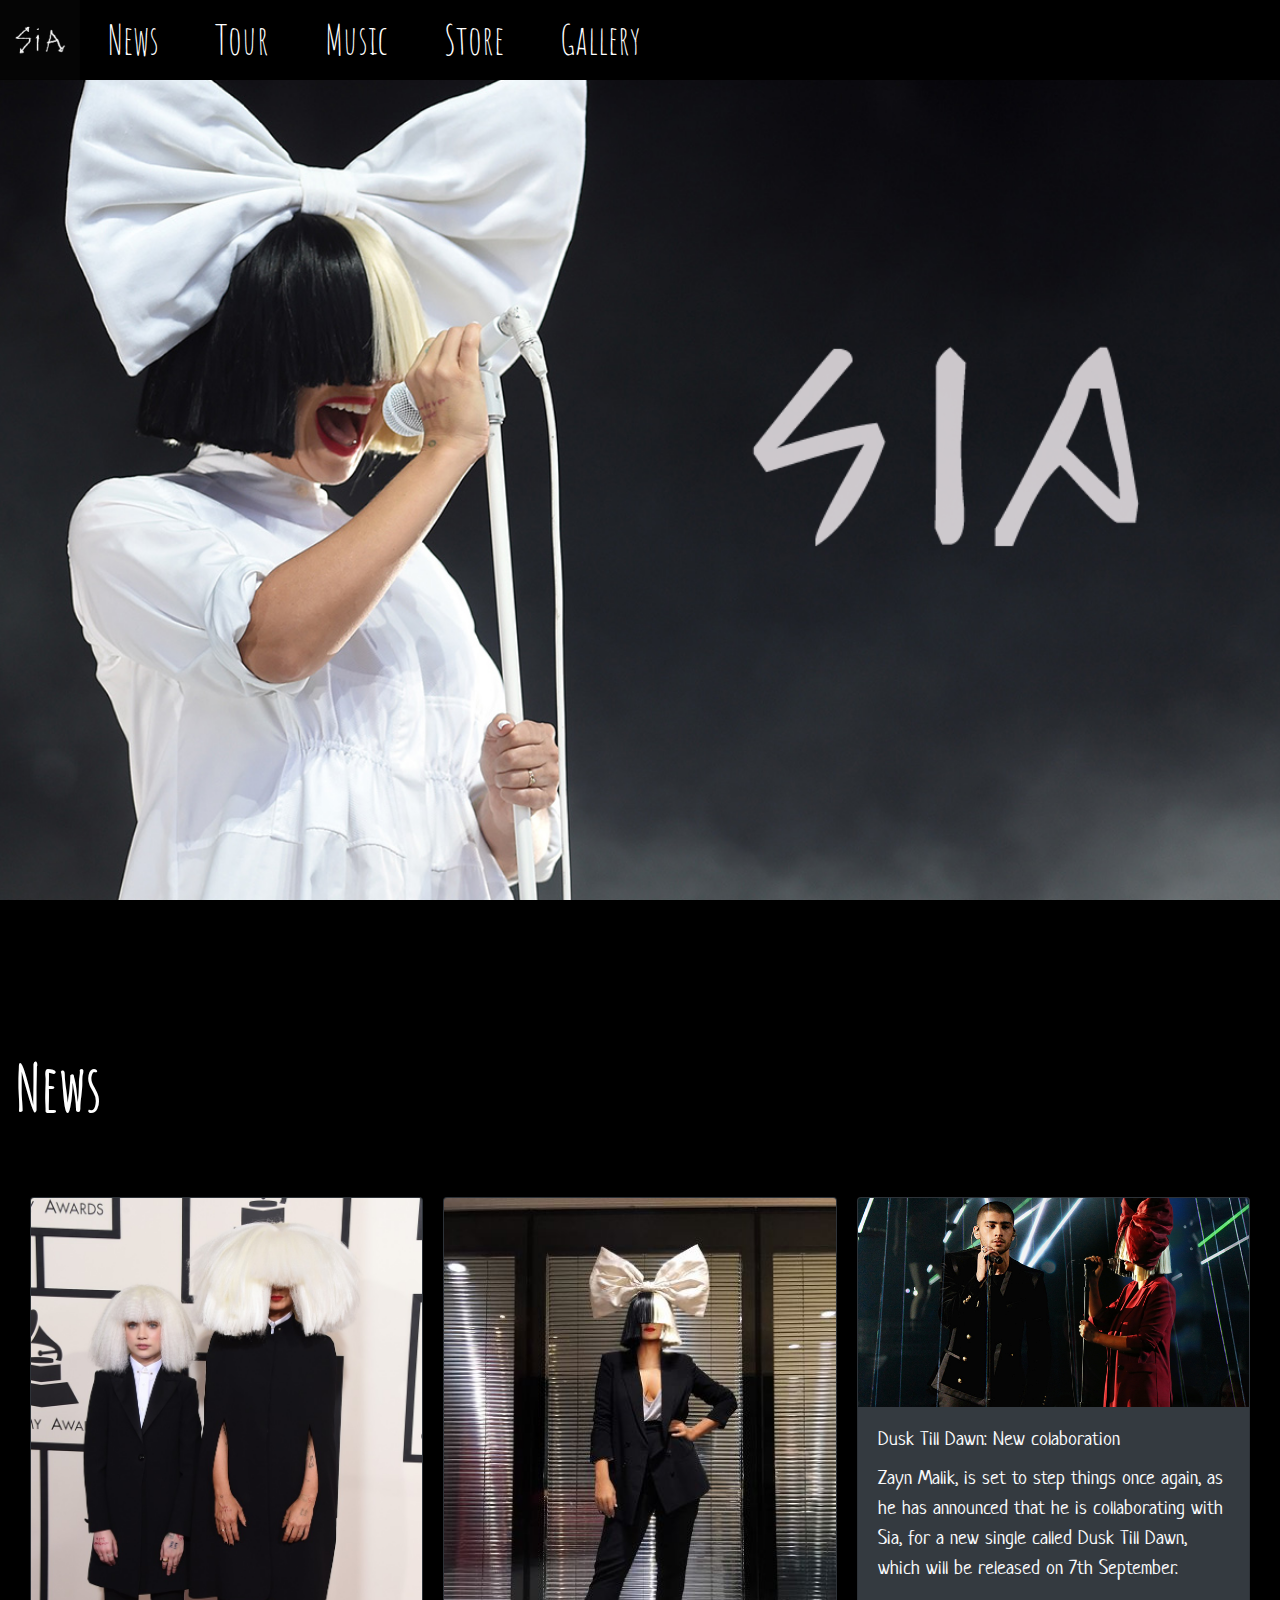
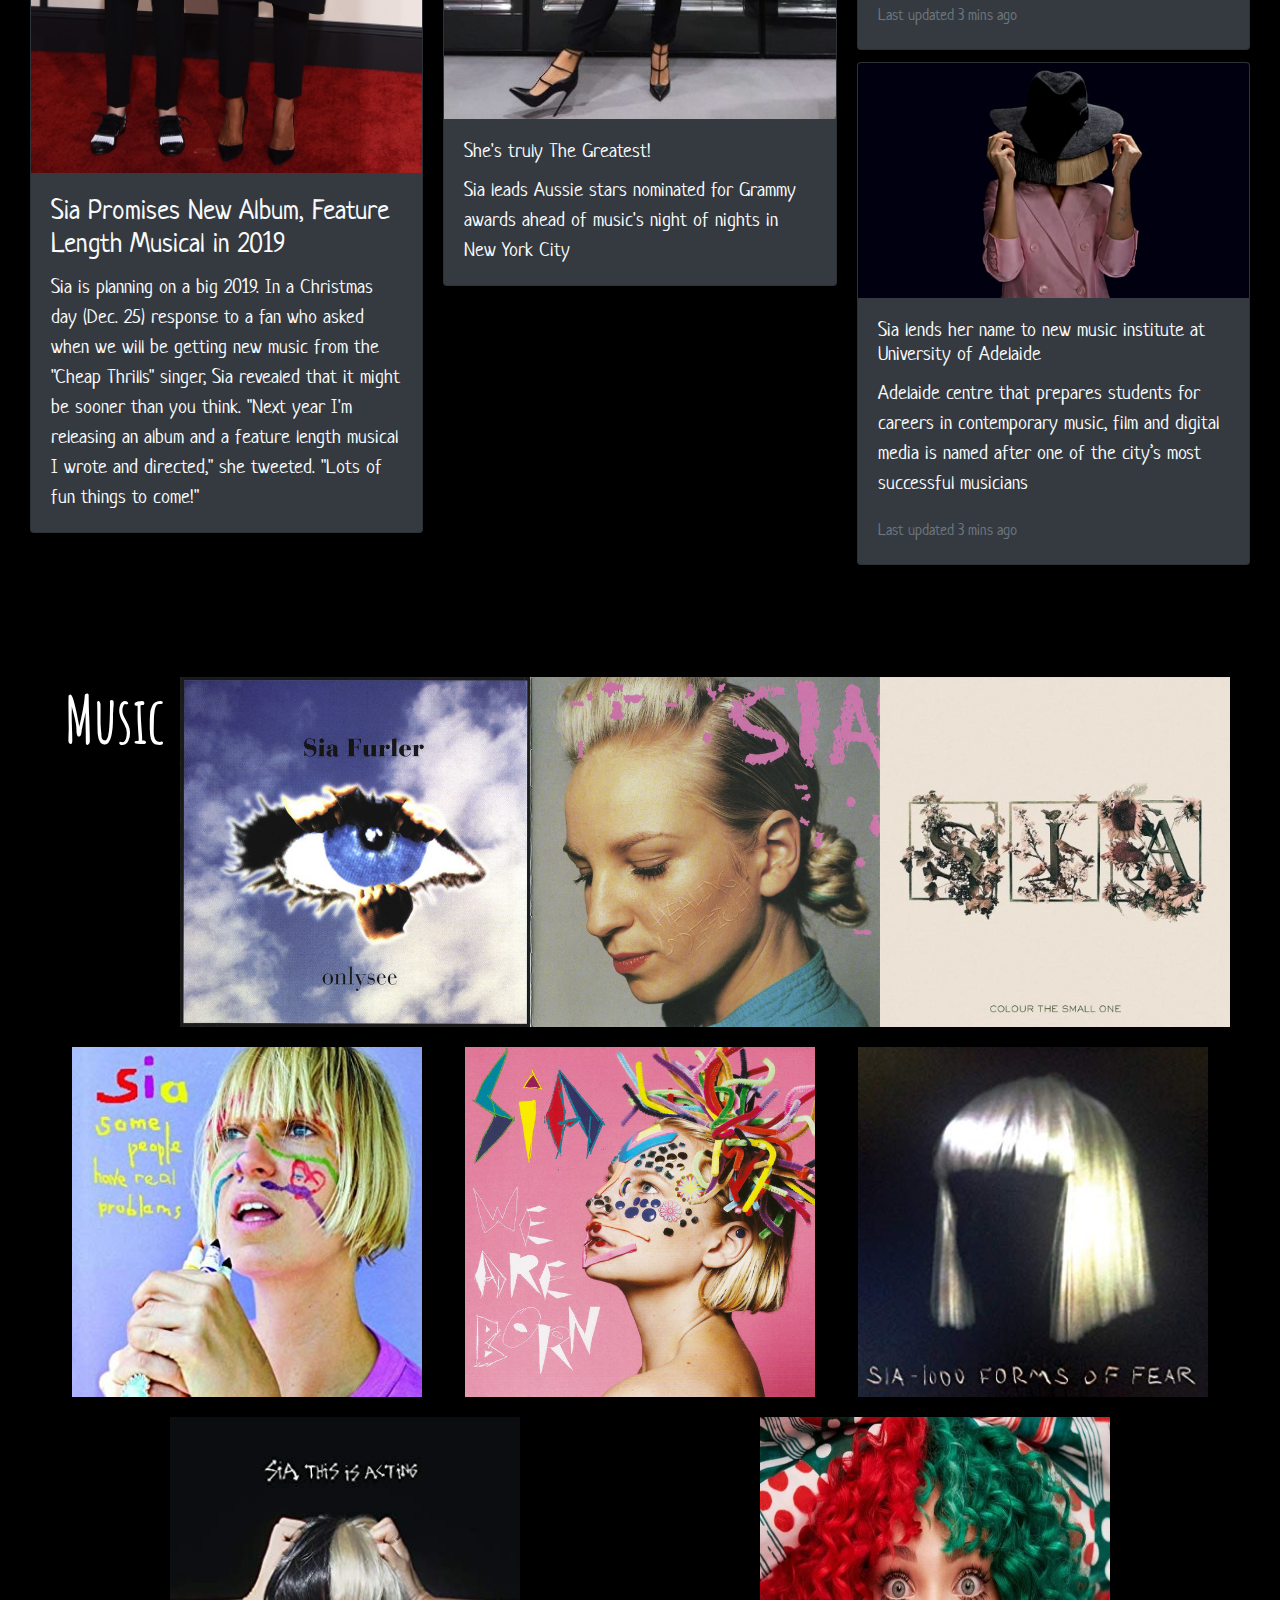
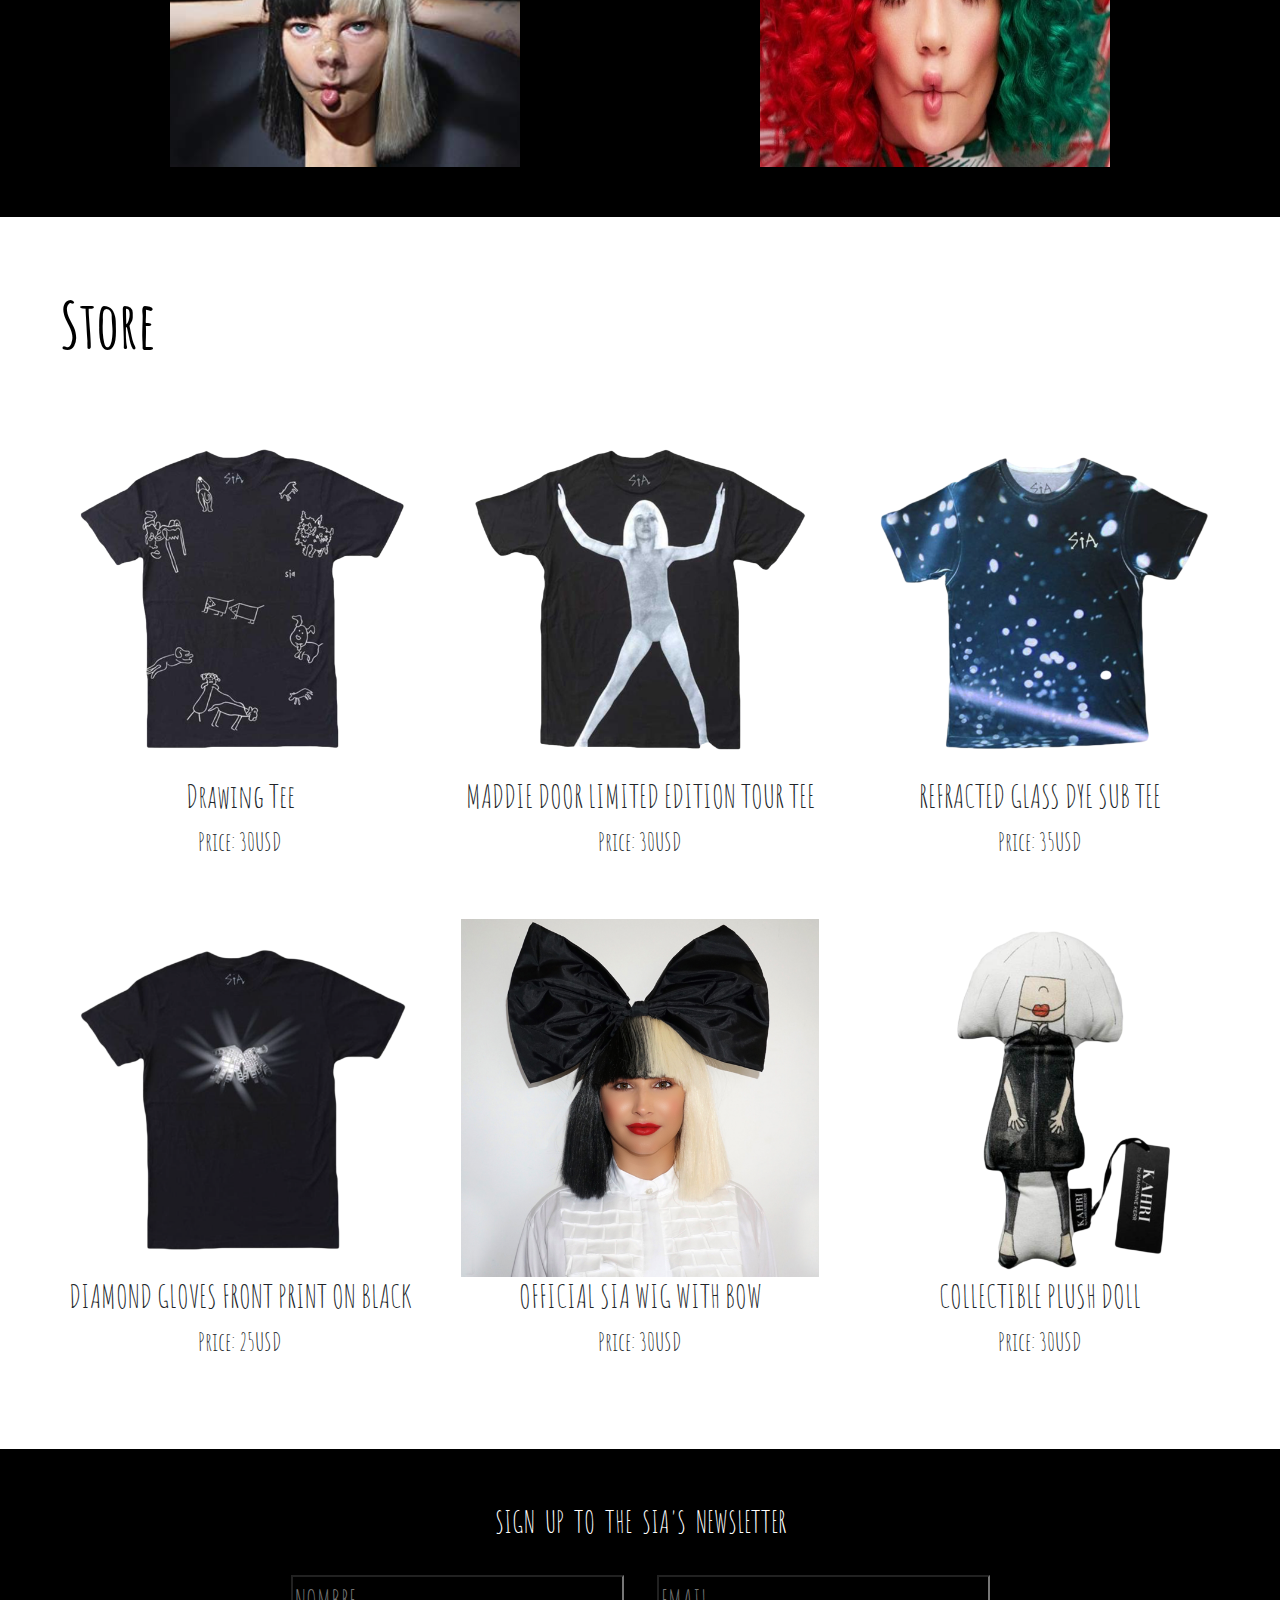
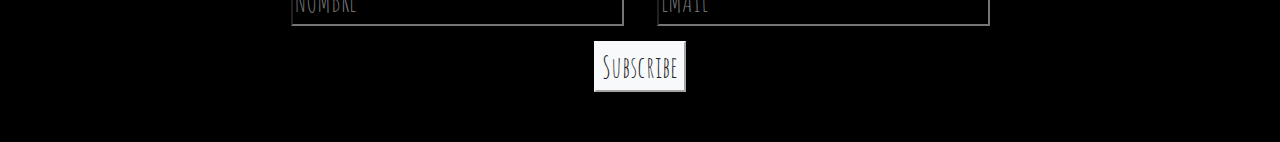
==== commit 9f32cbaa: "Lodo modified" ====
--- a/index.html
+++ b/index.html
@@ -19,13 +19,10 @@
 <body class="html__index">
     <!--Definicion Header -->
     
-    <div class="mainheader__logo__oculto">
-                 <img src="img/logooculto.png" alt="Logo.png" no-repeat width="80px" height="80px">
-    </div>
-
+  
 
     <div class="mainheader">
-        <div class="mainheader__logo">
+        <div class="mainheader__logo ">
             <a href="#home">
                 <img src="img/logo.png" alt="Logo.png" no-repeat width="80px" height="80px">
             </a>
@@ -61,8 +58,36 @@
                </a>
             
         </span>
-
-    </div>
+        
+        <!--Declaracion boton X-->
+        <div class="buttonX">
+            <div class="bar bar1"></div>
+            <div class="bar bar2"></div>
+            <div class="bar bar3"></div>
+        </div>
+    <!--    <div class="mainheader__logo_oculto">
+            <a href="#home" class="img_oculto">
+                <img  src="img/logo.png" alt="Logo.png" no-repeat width="80px" height="80px">
+            </a>
+        </div>-->
+            <ul class="mainheader__buttonX">
+                <li class="mainheader__menu__news mainheader_link"><a href="#news">News</a>
+                </li>
+                <li class="mainheader__menu__tour mainheader_link "><a href="Tour.html">Tour</a>
+                </li>
+                <li class="mainheader__menu__music mainheader_link"><a href="#music">Music</a>
+                </li>
+                <li class="mainheader__menu__store mainheader_link"><a href="#store">Store</a>
+                </li>
+                <li class="mainheader__menu__gallery mainheader_link "><a href="gallery.html">Gallery</a>
+                </li>
+            </ul>
+    
+    
+        <!--Fin Declaracion boton X-->
+    </div>
+
+
     <!--Fin Definicion Header -->
 
     <!-- Definicion  Home -->
--- a/css/styles.2.0.css
+++ b/css/styles.2.0.css
@@ -1,478 +1,560 @@
+* {
+  box-sizing: border-box;
+}
+
 .html__index {
+  background-color: black;
+  margin-top: 0;
+  background-image: url("../img/fondosia2T.jpg");
+  background-position: top center;
+  padding: 0;
+  margin: 0;
+  background-repeat: no-repeat;
+  background-attachment: fixed;
+  background-size: cover;
+  font-family: "Amatic SC", cursive;
+}
+
+.html__tour {
+  background-color: black;
+  margin-top: 0;
+  background-image: url("../img/siatourfondo2.jpg");
+  background-position: top center;
+  padding: 0;
+  margin: 0;
+  background-repeat: no-repeat;
+  background-attachment: fixed;
+  background-size: cover;
+  font-family: "Amatic SC", cursive;
+}
+
+.html__gallery {
+  background-color: black;
+  margin-top: 0;
+  background: url("../img/space.jpg");
+  background-position: top center;
+  padding: 0;
+  margin: 0;
+  background-repeat: no-repeat;
+  background-attachment: fixed;
+  background-size: cover;
+}
+
+.encabezado {
+  font-family: "Amatic SC", cursive;
+  font-size: 4em;
+  padding: 15px;
+  font-weight: bold;
+  color: white;
+}
+
+/* Definicion Header */
+
+.mainheader {
+  color: white;
+  /*   border: 1px solid white;  */
+  display: flex;
+  position: sticky;
+  top: 0px;
+  left: 0px;
+  z-index: 99999;
+  background: black;
+  width: 100%;
+ }
+
+.mainheader__logo {
+  width: auto;
+}
+
+.mainheader__logo__oculto {
+  display: none;
+}
+
+.mainheader__menu {
+  /*   border: 1px solid white;  */
+  list-style: none;
+  padding: 0;
+  margin: 0;
+  width: 100%;
+  font-family: "Amatic SC", cursive;
+  font-size: 40px;
+  display: flex;
+  flex-wrap: wrap;
+  flex-direction: row;
+  justify-content: flex-start;
+}
+
+.mainheader__menu li {
+  /*border: 1px solid white; */
+  padding: 0px 28px;
+  margin-top: 10px;
+}
+
+.mainheader__menu a {
+  text-decoration: none;
+  color: white;
+}
+
+.mainheader__menu .mainheader__menu__home a:hover {
+  color: red;
+}
+
+.mainheader__menu .mainheader__menu__news a:hover {
+  color: orangered;
+}
+
+.mainheader__menu .mainheader__menu__tour a:hover {
+  color: yellow;
+}
+
+.mainheader__menu .mainheader__menu__music a:hover {
+  color: green;
+}
+
+.mainheader__menu .mainheader__menu__store a:hover {
+  color: blue;
+}
+
+.mainheader__menu .mainheader__menu__gallery a:hover {
+  color: purple;
+}
+
+.iconosderecha {
+  position: absolute;
+  bottom: 17px;
+  right: 10px;
+  font-size: 20px;
+}
+
+.iconosderecha a {
+  color: white;
+  text-decoration: none;
+  padding: 3px;
+}
+
+.iconosderecha__facebook:hover {
+  color: #3b5998;
+}
+
+.iconosderecha__twitter:hover {
+  color: #55acee;
+}
+
+.iconosderecha__instagram:hover {
+  color: #3f729b;
+}
+
+.iconosderecha__youtube:hover {
+  color: #cd201f;
+}
+
+/* Fin Definicion Header */
+
+.home {
+  position: relative;
+}
+
+.home__fondo {
+  max-width: 100%;
+  width: auto;
+  height: 100vh;
+  padding-top: 50px;
+}
+
+.home__titulo {
+  display: flex;
+  justify-content: center;
+  align-items: center;
+  z-index: 5;
+  position: absolute;
+  top: 0;
+  right: 0;
+  opacity: 0.8;
+  width: 50%;
+  height: 100%;
+}
+
+.home__titulo img {
+  width: 70%;
+}
+
+.mainheader__buttonX {
+  display: none;
+}
+
+/* Definicion Home */
+
+/* Definicion news */
+
+.container__news {
+  padding-top: 45px;
+  background-image: url(../img/fondonews.jpg);
+  background-repeat: no-repeat;
+  background-attachment: fixed;
+  background-size: cover;
+}
+
+.card-columns {
+  padding: 30px;
+}
+
+.card-columns {
+  font-family: "Neucha", cursive;
+  font-size: 20px;
+}
+
+/* Fin news */
+
+/* Definicion Music  */
+
+.music__container {
+  list-style: none;
+  padding: 50px;
+  margin: 0;
+  display: flex;
+  flex-direction: row;
+  flex-wrap: wrap;
+  align-content: center;
+  justify-content: space-around;
+  position: relative;
+  z-index: 0;
+  background: black;
+}
+
+.music__container li {
+  position: relative;
+  padding-top: 20px;
+}
+
+.music__container li img {
+  height: 350px;
+  width: 350px;
+}
+
+.music__container__overlay {
+  position: absolute;
+  top: 0;
+  left: 0;
+  z-index: 1;
+  height: 350px;
+  width: 350px;
+  opacity: 0;
+  transition: ease all 1.5s;
+  padding-top: 20px;
+}
+
+.music__container__overlay:hover {
+  opacity: 1;
+}
+
+/* Fin Definicion Music */
+
+/*  Definicion Store */
+
+.main__container__store {
+  background: white;
+  padding: 45px;
+}
+
+.main__container__product {
+  display: flex;
+  flex-direction: row;
+  flex-wrap: wrap;
+  justify-content: space-between;
+  align-items: center;
+  align-content: flex-start;
+  width: 100%;
+  height: 100%;
+}
+
+.product {
+  display: flex;
+  flex-direction: column;
+  height: 470px;
+  width: 360px;
+  margin: 15px;
+  align-items: center;
+  font-size: 25px;
+}
+
+.product img:hover {
+  opacity: 0.85;
+}
+
+.product h2:hover {
+  text-decoration: underline;
+}
+
+/* Fin Definicion Store */
+
+/*Definicion page Tour */
+
+.container__tour {
+  width: 100%;
+  background: black;
+  height: 100%;
+  padding: 50px;
+}
+
+.html__tour .home__fondo p {
+  display: none;
+}
+.table {
+  background: black;
+  font-size: 15px;
+  font-family: "Source Code Pro";
+}
+
+.container__tour__subscription {
+  color: white;
+  font-size: 30px;
+  word-spacing: 5px;
+  text-align: center;
+}
+
+.formulario {
+  text-align: center;
+}
+
+.formulario__items {
+  background: black;
+  color: white;
+  width: 30%;
+  margin: 15px;
+  text-transform: uppercase;
+  font-size: 30px;
+}
+
+.formulario__send__button {
+  font-size: 30px;
+}
+
+/*Fin page Tour */
+
+/* Definicion page gallery*/
+
+.container__gallery {
+  width: 58%;
+  padding-right: 15px;
+  padding-left: 15px;
+  margin-right: auto;
+  margin-left: auto;
+  margin-top: 1%;
+  margin-bottom: 5%;
+}
+
+.container__gallery__oculto {
+  display: none;
+}
+
+/* Fin page gallery */
+
+/*-----------------------------------------------------------------------------------------------*/
+
+/*-----------------------------------------------------------------------------------------------*/
+
+/* mobile */
+
+.container__gallery__oculto {
+  padding-top: 50px;
+}
+
+.container__gallery__oculto .container {
+  padding-top: 5px;
+}
+
+.container__gallery__oculto .col-md-5 {
+  margin-bottom: 28px;
+}
+
+.container__gallery__oculto img:hover {
+  transition: transform 0.5s;
+  transform: scale(1.1);
+}
+
+@media only screen and (max-width: 774px) {
+  /*-------Menues----------------------------------------------------------------------------------------*/
+  .html__index {
     background-color: black;
-    margin-top: 0;
-    background-image: url(../img/fondosia2T.jpg);
-    background-position: top center;
+    background-image: url(../img/1prueba.jpg);
+    background-position: center center;
     padding: 0;
     margin: 0;
     background-repeat: no-repeat;
     background-attachment: fixed;
-    background-size: cover;
-    font-family: 'Amatic SC', cursive;
-}
-
-.html__tour {
+    background-size: 100vh;
+    font-family: "Amatic SC", cursive;
+    position: relative;
+  }
+  .mainheader {
+    display: block;
+  }
+  .mainheader__logo {
+    position: absolute; 
+    right:6px;
+    top: 10px;
+  }
+
+ 
+  .mainheader__menu {
+    display: none;
+    position: absolute;
+    top: 78px;
+    background: rgba(0, 0, 0, 0.582);
+  }
+  .iconosderecha {
+    display: none;
+    position: absolute;
+    bottom: 0px;
+    right: 10px;
+    font-size: 20px;
+  }
+  /*----------fin menu-----------------*/
+  .product {
+    display: flex;
+    flex-direction: column;
+    height: auto;
+    width: 100%;
+    margin: 15px;
+    align-items: center;
+    font-size: 25px;
+  }
+  .product img {
+    width: 100%;
+    height: auto;
+  }
+  /*-----------------------------------------------------------------------------------------------*/
+  /*---------------------------------tour--------------------------------------------------------------*/
+  .html__tour {
     background-color: black;
     margin-top: 0;
-    background-image: url(../img/siatourfondo2.jpg);
-    background-position: top center;
+    background-image: url(../img/siatourfondopurple.png);
+    background-position: center center;
     padding: 0;
     margin: 0;
     background-repeat: no-repeat;
     background-attachment: fixed;
-    background-size: cover;
-    font-family: 'Amatic SC', cursive;
-}
-
-.html__gallery {
-    background-color: black;
-    margin-top: 0;
-    background: url(../img/space.jpg);
-    background-position: top center;
-    padding: 0;
-    margin: 0;
-    background-repeat: no-repeat;
-    background-attachment: fixed;
-    background-size: cover;
-}
-
-.encabezado {
-    font-family: 'Amatic SC', cursive;
-    font-size: 4em;
-    padding: 15px;
-    font-weight: bold;
+    background-size: 100vh;
+    font-family: "Amatic SC", cursive;
+  }
+  .html__tour .home__fondo p {
+    display: inline-block;
+  }
+  .table,
+  th,
+  td,
+  tr {
+    display: block;
+    text-align: center;
+  }
+  .table td {
+    border-top: none;
+  }
+  .table tr {
+    border-top: 1px solid #dee2e6;
+  }
+  .container__tour {
+    width: 100%;
+    background: black;
+    height: 100%;
+    padding-top: 50px;
+  }
+  .container__tour p {
+    padding: 20px;
+  }
+  .formulario__items {
+    background: black;
     color: white;
-}
-
-/* Definicion Header */
-
-.mainheader {
-    color: white;
-    /*   border: 1px solid white;  */
-    display: flex;
-    position: sticky;
-    top: 0px;
-    left: 0px;
-    z-index: 99999;
-    background: black;
-    width: 100%;
-}
-
-.mainheader__logo {
-    width: auto;
-}
-
-.mainheader__logo__oculto {
+    width: 70%;
+    margin: 15px;
+    text-transform: uppercase;
+    font-size: 30px;
+  }
+  /*-------------------------Fin tour----------------------------------------------------------------------*/
+  /*-------------------------News----------------------------------------------------------------------*/
+  .container__news{
+    background-size: 100vh;
+    background-repeat: repeat;
+  }
+  /*-------------------------Fin News----------------------------------------------------------------------*/
+  
+  
+  /*--------------------------Gallery-----------------------------------------------*/
+  .container__gallery {
     display: none;
-}
-
-.mainheader__menu {
-    /*   border: 1px solid white;  */
-    list-style: none;
-    padding: 0;
-    margin: 0;
-    width: 100%;
-    font-family: 'Amatic SC', cursive;
-    font-size: 40px;
-    display: flex;
-    flex-wrap: wrap;
-    flex-direction: row;
-    justify-content: flex-start;
-}
-
-.mainheader__menu li {
-    /*border: 1px solid white; */
-    padding: 0px 28px;
-    margin-top: 10px;
-}
-
-.mainheader__menu a {
-    text-decoration: none;
-    color: white;
-}
-
-.mainheader__menu .mainheader__menu__home a:hover {
-    color: red;
-}
-
-.mainheader__menu .mainheader__menu__news a:hover {
-    color: orangered;
-}
-
-.mainheader__menu .mainheader__menu__tour a:hover {
-    color: yellow;
-}
-
-.mainheader__menu .mainheader__menu__music a:hover {
-    color: green;
-}
-
-.mainheader__menu .mainheader__menu__store a:hover {
-    color: blue;
-}
-
-.mainheader__menu .mainheader__menu__gallery a:hover {
-    color: purple;
-}
-
-.iconosderecha {
-    position: absolute;
-    bottom: 17px;
-    right: 10px;
-    font-size: 20px;
-}
-
-.iconosderecha a {
-    color: white;
-    text-decoration: none;
-    padding: 3px;
-}
-
-.iconosderecha__facebook:hover {
-    color: #3b5998;
-    ;
-}
-
-.iconosderecha__twitter:hover {
-    color: #55acee;
-}
-
-.iconosderecha__instagram:hover {
-    color: #3f729b;
-}
-
-.iconosderecha__youtube:hover {
-    color: #cd201f;
-}
-
-/* Fin Definicion Header */
-
-.home {
-    position: relative;
-}
-
-.home__fondo {
-    max-width: 100%;
-    width: auto;
-    height: 100vh;
-    padding-top: 50px;
-}
-
-.home__titulo {
-    display: flex;
-    justify-content: center;
-    align-items: center;
-    z-index: 5;
-    position: absolute;
-    top: 0;
-    right: 0;
-    opacity: 0.8;
-    width: 50%;
-    height: 100%;
-}
-
-.home__titulo img {
-    width: 70%;
-}
-
-/* Definicion Home */
-
-/* Definicion news */
-
-.container__news {
-    padding-top: 45px;
-    background-image: url(../img/fondonews.jpg);
-    background-repeat: no-repeat;
-    background-attachment: fixed;
-    background-size: cover;
-}
-
-.card-columns {
-    padding: 30px;
-}
-
-.card-columns {
-    font-family: 'Neucha', cursive;
-    font-size: 20px;
-}
-
-/* Fin news */
-
-/* Definicion Music  */
-
-.music__container {
-    list-style: none;
-    padding: 50px;
-    margin: 0;
-    display: flex;
-    flex-direction: row;
-    flex-wrap: wrap;
-    align-content: center;
-    justify-content: space-around;
-    position: relative;
-    z-index: 0;
-    background: black;
-}
-
-.music__container li {
-    position: relative;
-    padding-top: 20px;
-}
-
-.music__container li img {
-    height: 350px;
-    width: 350px;
-}
-
-.music__container__overlay {
+  }
+  .container__gallery__oculto {
+    display: inline-block;
+  }
+  /*-------------------------Fin Gallery-----------------------------------------------*/
+
+  /*---------- Button X -----------------------------------*/
+  .buttonX {
+    border: 5px solid white;
+    height: 70px;
+    width: 70px;
+    background: rgba(0, 0, 0, 0.582);
     position: absolute;
     top: 0;
     left: 0;
-    z-index: 1;
-    height: 350px;
-    width: 350px;
+    margin: 0.7rem;
+    transition: all 1s ease;
+    cursor: pointer;
+  }
+
+  .bar1,
+  .bar2,
+  .bar3 {
+    height: 5px;
+    width: 38px;
+    margin: 0.7rem;
+    background: white;
+    transition: all 1s ease;
+  }
+
+  .change .bar1 {
+    transform: rotate(45deg) translate(13px, 11px);
+  }
+
+  .change .bar2 {
     opacity: 0;
-    transition: ease all 1.5s;
-    padding-top: 20px;
-}
-
-.music__container__overlay:hover {
-    opacity: 1;
-}
-
-/* Fin Definicion Music */
-
-/*  Definicion Store */
-
-.main__container__store {
-    background: white;
-    padding: 45px;
-}
-
-.main__container__product {
-    display: flex;
-    flex-direction: row;
-    flex-wrap: wrap;
-    justify-content: space-between;
-    align-items: center;
-    align-content: flex-start;
-    width: 100%;
-    height: 100%;
-}
-
-.product {
-    display: flex;
-    flex-direction: column;
-    height: 470px;
-    width: 360px;
-    margin: 15px;
-    align-items: center;
-    font-size: 25px;
-}
-
-.product img:hover {
-    opacity: .85;
-}
-
-.product h2:hover {
-    text-decoration: underline;
-}
-
-/* Fin Definicion Store */
-
-/*Definicion page Tour */
-
-.container__tour {
-    width: 100%;
-    background: black;
-    height: 100%;
-    padding: 50px;
-}
-
-.html__tour .home__fondo p{ 
-    display: none;
-}
-.table {
-    background: black;
-    font-size: 15px;
-    font-family: "Source Code Pro";
-}
-
-.container__tour__subscription {
+  }
+
+  .change .bar3 {
+    transform: rotate(-45deg) translate(13px, -10px);
+  }
+
+  .mainheader__buttonX {
+    height: 0;
+    overflow: hidden;
+    padding: 0;
+    margin: 0;
+    display: block;
+    position: absolute;
+    top: 82px;
+    left: 13px;
+    list-style: none;
+    width: 90%;
+    font-family: "Amatic SC", cursive;
+    font-size: 40px;
+    background: rgba(0, 0, 0, 0.582);
+    cursor: pointer;
+    transition: all 2s ease;
+  }
+
+  .mainheader__buttonX_show {
+    transition: all 2s ease;
+    height: 300px;
+  }
+
+  .mainheader__buttonX a {
     color: white;
-    font-size: 30px;
-    word-spacing: 5px;
-    text-align: center;
-}
-
-.formulario {
-    text-align: center;
-}
-
-.formulario__items {
-    background: black;
-    color: white;
-    width: 30%;
-    margin: 15px;
-    text-transform: uppercase;
-    font-size: 30px;
-}
-
-.formulario__send__button {
-    font-size: 30px;
-}
-
-/*Fin page Tour */
-
-/* Definicion page gallery*/
-
-.container__gallery {
-    width: 58%;
-    padding-right: 15px;
-    padding-left: 15px;
-    margin-right: auto;
-    margin-left: auto;
-    margin-top: 1%;
-    margin-bottom: 5%;
-}
-
-.container__gallery__oculto {
-    display: none;
-}
-
-/* Fin page gallery */
-
-/*-----------------------------------------------------------------------------------------------*/
-
-/*-----------------------------------------------------------------------------------------------*/
+    text-decoration: none;
+  }
+
+  .mainheader_link a:hover {
+    padding-left: 1rem;
+  }
+}
 
 /* mobile */
-
-.container__gallery__oculto {
-    padding-top: 50px;
-}
-
-.container__gallery__oculto .container {
-    padding-top: 5px;
-}
-
-.container__gallery__oculto .col-md-5 {
-    margin-bottom: 28px;
-}
-
-.container__gallery__oculto img:hover {
-    transition: transform 0.5s;
-    transform: scale(1.1);
-}
-
-@media only screen and (max-width: 774px) {
-    /*-------Menues----------------------------------------------------------------------------------------*/
-    .html__index {
-        background-color: black;
-        background-image: url(../img/1prueba.jpg);
-        background-position: top center;
-        padding: 0;
-        margin: 0;
-        background-repeat: no-repeat;
-        background-attachment: fixed;
-        background-size: cover;
-        font-family: 'Amatic SC', cursive;
-        position: relative;
-    }
-    .mainheader {
-        display: block;
-    }
-    .mainheader__logo {
-        display: none;
-    }
-    .mainheader__logo__oculto {
-        display: block;
-        position: fixed;
-        z-index: 999999;
-    }
-    .mainheader__menu {
-        display: none;
-        position: absolute;
-        top: 78px;
-        background: rgba(0, 0, 0, 0.582);
-    }
-    .iconosderecha {
-        display: none;
-        position: absolute;
-        bottom: 0px;
-        right: 10px;
-        font-size: 20px;
-    }
-    /*----------fin menu-----------------*/
-    .product {
-        display: flex;
-        flex-direction: column;
-        height: auto;
-        width: 100%;
-        margin: 15px;
-        align-items: center;
-        font-size: 25px;
-    }
-    .product img {
-        width: 100%;
-        height: auto;
-    }
-    /*-----------------------------------------------------------------------------------------------*/
-    /*---------------------------------tour--------------------------------------------------------------*/
-    .html__tour {
-        background-color: black;
-        margin-top: 0;
-        background-image: url(../img/siatourfondopurple.png);
-        background-position: top center;
-        padding: 0;
-        margin: 0;
-        background-repeat: no-repeat;
-        background-attachment: fixed;
-        background-size: cover;
-        font-family: 'Amatic SC', cursive;
-    }
-    .html__tour .home__fondo p{ 
-        display: inline-block;
-    }
-    .table,
-    th,
-    td,
-    tr {
-        display: block;
-        text-align: center;
-    }
-    .table td {
-        border-top: none;
-    }
-    .table tr {
-        border-top: 1px solid #dee2e6;
-    }
-    .container__tour {
-        width: 100%;
-        background: black;
-        height: 100%;
-        padding-top: 50px;
-    }
-    .container__tour p {
-        padding: 20px;
-    }
-    .formulario__items {
-        background: black;
-        color: white;
-        width: 70%;
-        margin: 15px;
-        text-transform: uppercase;
-        font-size: 30px;
-    }
-    /*-------------------------Fin tour----------------------------------------------------------------------*/
-    /*--------------------------Gallery-----------------------------------------------*/
-    .container__gallery {
-        display: none;
-    }
-    .container__gallery__oculto{
-        display: inline-block;
-    }
-    /*-------------------------Fin Gallery-----------------------------------------------*/
-}
-
-/* mobile */